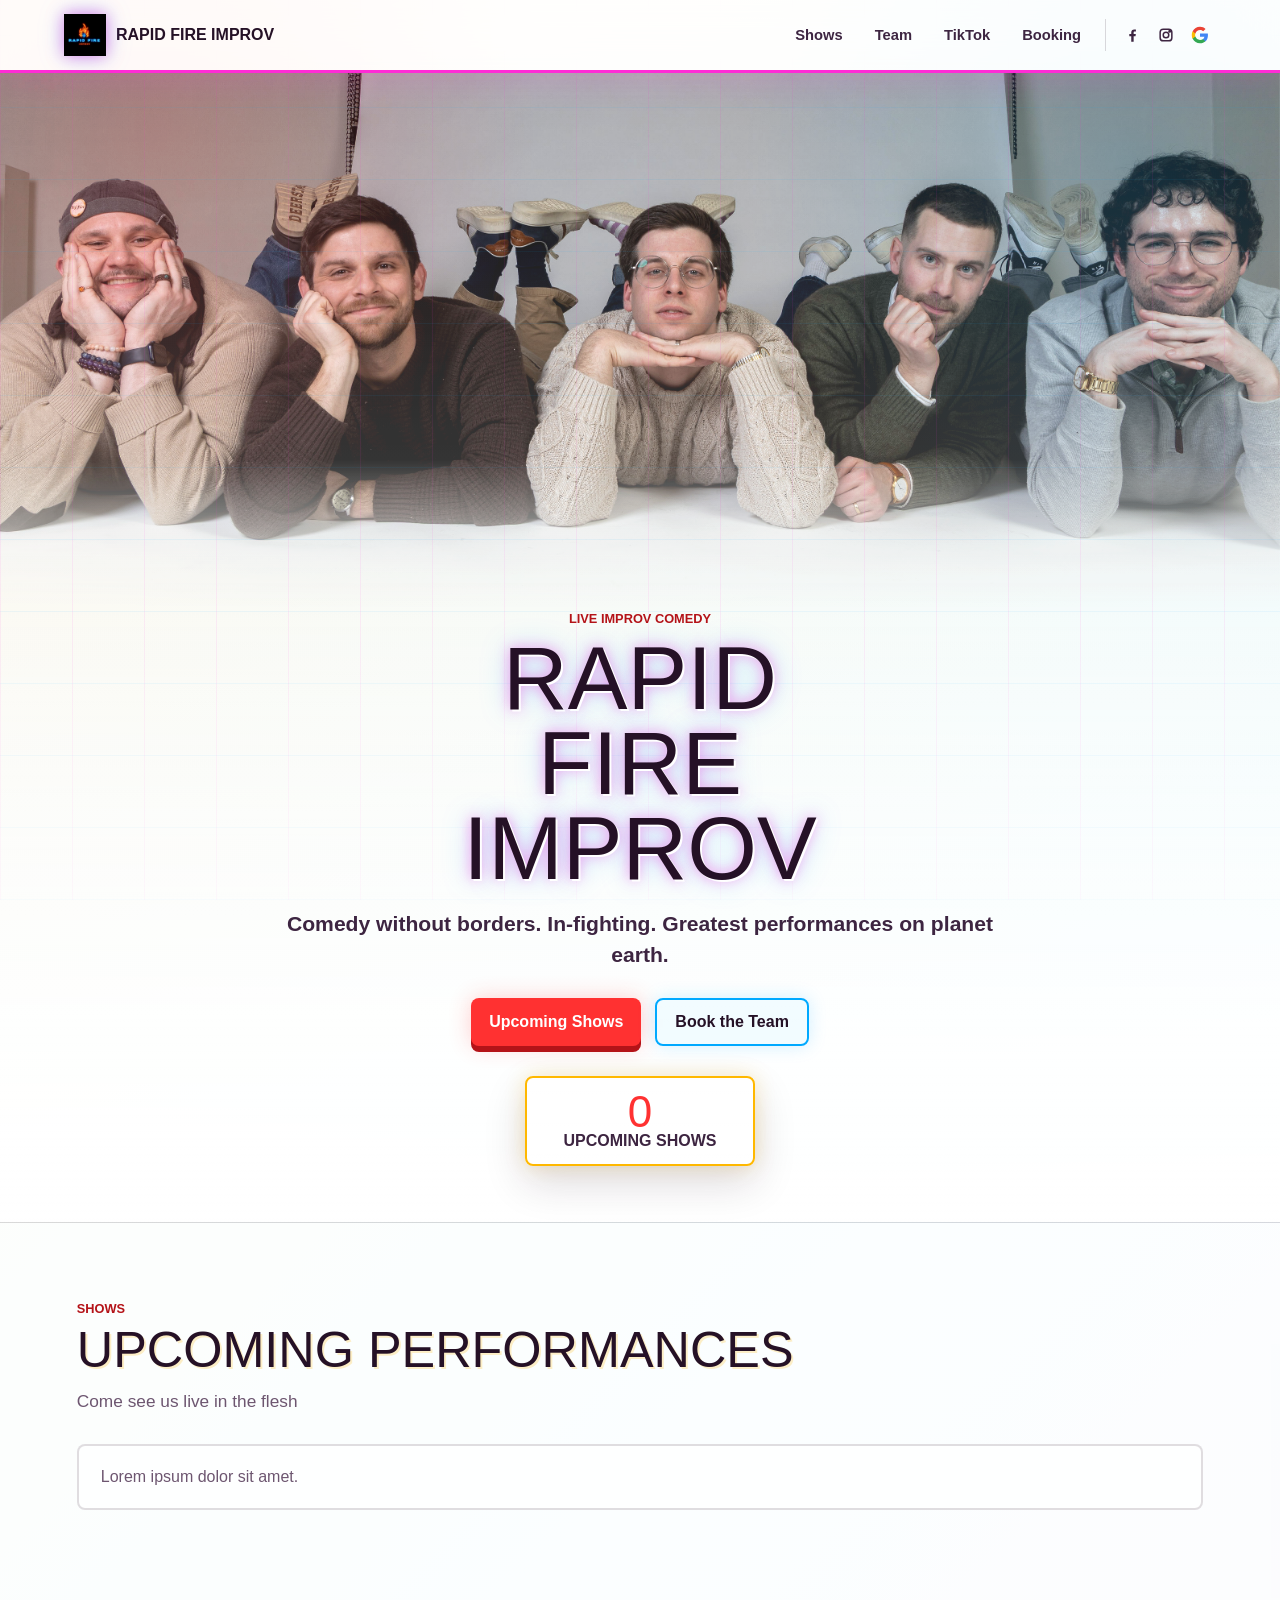
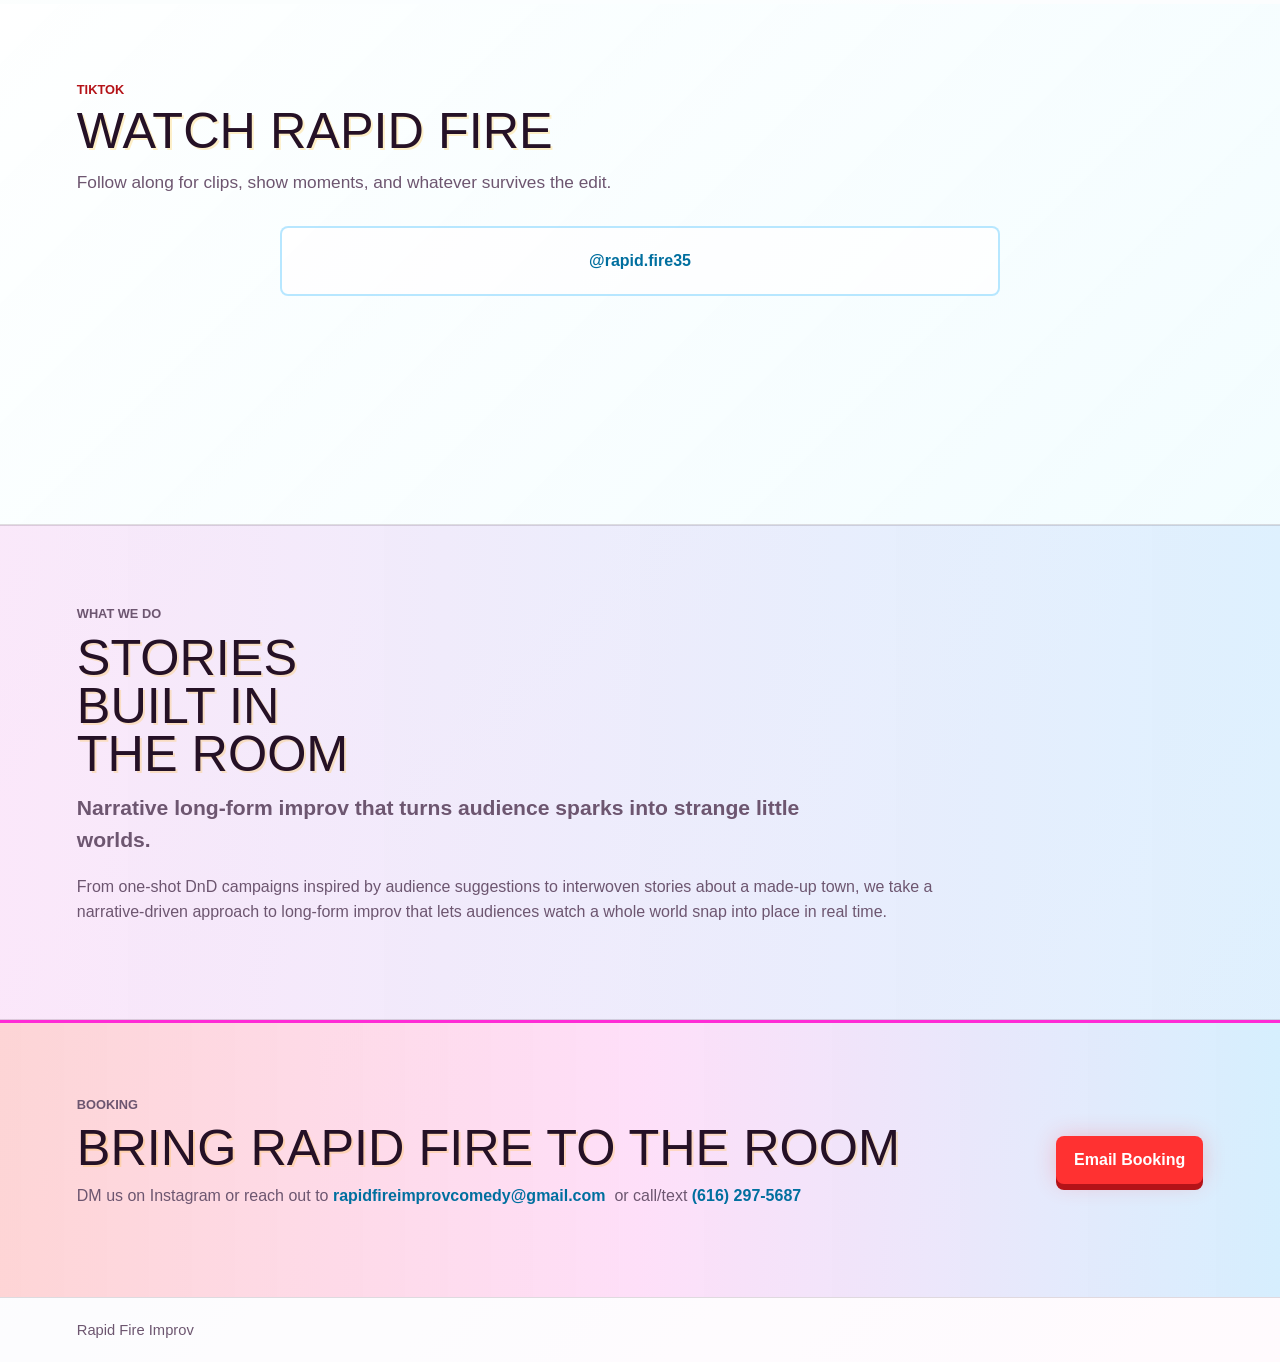
==== docs/index.html @ f33495e2 "Move TikTok section below shows" ====
<!doctype html>
<html lang="en">
  <head>
    <meta charset="utf-8">
    <meta name="viewport" content="width=device-width, initial-scale=1">
    <title data-content="meta.title">Rapid Fire Improv</title>
    <meta
      name="description"
      data-content-attr="content:meta.description"
      content="Rapid Fire Improv brings comedy without borders, in-fighting, and the greatest comedy on planet earth."
    >
    <meta property="og:title" data-content-attr="content:meta.og_title" content="Rapid Fire Improv">
    <meta
      property="og:description"
      data-content-attr="content:meta.og_description"
      content="Upcoming shows, booking, and team updates for Rapid Fire Improv."
    >
    <meta property="og:type" content="website">
    <link rel="stylesheet" href="styles.css">
    <script defer src="config.js"></script>
    <script defer src="site.js"></script>
  </head>
  <body class="home-page">
    <a class="skip-link" href="#shows">Skip to shows</a>

    <header class="site-header">
      <a class="brand" href="#top" aria-label="Rapid Fire Improv home">
        <img
          data-logo
          src="assets/rapid-fire-logo-neon.png"
          data-content-attr="alt:site.logo_alt"
          alt=""
        >
        <span data-team-name>Rapid Fire Improv</span>
      </a>
      <div class="header-actions">
        <nav class="site-nav" aria-label="Main navigation">
          <a href="#shows" data-content="nav.shows">Shows</a>
          <a href="#team" data-content="nav.team">Team</a>
          <a href="#tiktok" data-nav-tiktok data-content="nav.tiktok" hidden>TikTok</a>
          <a href="#booking" data-content="nav.booking">Booking</a>
        </nav>
        <div class="social-links" aria-label="Social links">
          <a
            class="social-link"
            data-social-link="facebook"
            href="#"
            target="_blank"
            rel="noopener"
            aria-label="Facebook"
            title="Facebook"
            data-content-attr="href:social.facebook_url;aria-label:social.facebook_label;title:social.facebook_label"
          >
            <svg aria-hidden="true" viewBox="0 0 24 24">
              <path d="M14.2 21v-7.4h2.5l.4-2.9h-2.9V8.8c0-.8.2-1.4 1.4-1.4h1.6V4.8c-.3 0-1.2-.1-2.3-.1-2.3 0-3.9 1.4-3.9 4v2H8.4v2.9H11V21h3.2Z"/>
            </svg>
          </a>
          <a
            class="social-link"
            data-social-link="instagram"
            href="#"
            target="_blank"
            rel="noopener"
            aria-label="Instagram"
            title="Instagram"
            data-content-attr="href:social.instagram_url;aria-label:social.instagram_label;title:social.instagram_label"
          >
            <svg aria-hidden="true" viewBox="0 0 24 24">
              <rect x="4.2" y="4.2" width="15.6" height="15.6" rx="4.2"/>
              <circle cx="12" cy="12" r="3.7"/>
              <circle cx="16.9" cy="7.1" r="1"/>
            </svg>
          </a>
          <a
            class="social-link"
            data-social-link="google-reviews"
            href="#"
            target="_blank"
            rel="noopener"
            aria-label="Google reviews"
            title="Google reviews"
            data-content-attr="href:social.google_reviews_url;aria-label:social.google_reviews_label;title:social.google_reviews_label"
          >
            <svg aria-hidden="true" viewBox="0 0 24 24">
              <path fill="#4285f4" d="M22.6 12.2c0-.8-.1-1.5-.2-2.2H12v4.3h5.9c-.3 1.4-1 2.5-2.2 3.3v2.8h3.6c2.1-2 3.3-4.8 3.3-8.2Z"/>
              <path fill="#34a853" d="M12 23c3 0 5.5-1 7.3-2.7l-3.6-2.8c-1 .7-2.2 1.1-3.7 1.1-2.9 0-5.3-1.9-6.2-4.5H2.2V17c1.8 3.6 5.5 6 9.8 6Z"/>
              <path fill="#fbbc05" d="M5.8 14.1c-.2-.7-.3-1.4-.3-2.1s.1-1.4.3-2.1V7.1H2.2C1.4 8.6 1 10.2 1 12s.4 3.4 1.2 4.9l3.6-2.8Z"/>
              <path fill="#ea4335" d="M12 5.4c1.6 0 3.1.6 4.2 1.6l3.2-3.1C17.5 2.1 15 1 12 1 7.7 1 4 3.5 2.2 7.1l3.6 2.8C6.7 7.3 9.1 5.4 12 5.4Z"/>
            </svg>
          </a>
        </div>
      </div>
    </header>

    <main id="top">
      <section class="photo-band" aria-label="Rapid Fire Improv team photo">
        <img
          src="assets/rapid-fire-team.jpg"
          data-content-attr="alt:photo.alt"
          alt="Rapid Fire Improv performers lying shoulder to shoulder and smiling at the camera"
        >
      </section>

      <section class="hero" aria-labelledby="hero-title">
        <div class="hero-poster">
          <img
            class="hero-logo"
            data-logo
            src="assets/rapid-fire-logo-neon.png"
            data-content-attr="alt:hero.logo_alt"
            alt="Rapid Fire Improv neon logo"
          >
          <p class="eyebrow" data-content="hero.eyebrow">Live improv comedy</p>
          <h1 id="hero-title" data-team-name>Rapid Fire Improv</h1>
          <p class="lede" data-tagline>
            Comedy without borders. In-fighting. Greatest comedy on planet earth.
          </p>
          <div class="hero-actions">
            <a class="button button-primary" href="#shows" data-content="hero.primary_button">
              Upcoming Shows
            </a>
            <a class="button button-secondary" href="#booking" data-content="hero.secondary_button">
              Book the Team
            </a>
          </div>
          <div class="count-lockup">
            <strong id="show-count-number">0</strong>
            <span id="show-count-label">upcoming shows</span>
          </div>
        </div>
      </section>

      <section id="shows" class="section section-shows" aria-labelledby="shows-title">
        <div class="section-head">
          <p class="eyebrow" data-content="shows.eyebrow">Lorem ipsum</p>
          <h2 id="shows-title" data-content="shows.title">Dolor Sit Amet</h2>
          <p data-content="shows.body">Lorem ipsum dolor sit amet, consectetur adipiscing elit.</p>
        </div>
        <div id="shows-grid" class="shows-grid" aria-live="polite">
          <p class="loading" data-content="shows.loading">Lorem ipsum</p>
        </div>
      </section>

      <section id="tiktok" class="section section-tiktok" aria-labelledby="tiktok-title" hidden>
        <div class="section-head">
          <p class="eyebrow" data-content="tiktok.eyebrow">TikTok</p>
          <h2 id="tiktok-title" data-content="tiktok.title">Watch Rapid Fire</h2>
          <p data-content="tiktok.body">Follow along for clips, show moments, and whatever survives the edit.</p>
        </div>
        <div id="tiktok-profile-embed" class="tiktok-profile-embed" aria-live="polite"></div>
      </section>

      <section id="team" class="section section-team" aria-labelledby="team-title">
        <div class="ensemble-story">
          <p class="eyebrow" data-content="team.eyebrow">The ensemble</p>
          <h2 id="team-title" data-content="team.title">Stories Built in the Room</h2>
          <p class="section-subhead" data-content="team.subhead">
            Narrative long-form improv that turns audience sparks into strange little worlds.
          </p>
          <p data-content="team.body">
            From one-shot DnD campaigns inspired by audience suggestions to interwoven stories
            about a made-up town, we take a narrative-driven approach to long-form improv that
            lets audiences watch a whole world snap into place in real time.
          </p>
        </div>
      </section>

      <section id="booking" class="booking" aria-labelledby="booking-title">
        <div>
          <p class="eyebrow" data-content="booking.eyebrow">Booking</p>
          <h2 id="booking-title" data-content="booking.title">Bring Rapid Fire to the Room</h2>
          <p>
            <span data-content="booking.body">DM us on Instagram or reach out to</span>
            <a id="booking-inline-email" class="booking-contact-link" href="mailto:rapidfireimprovcomedy@gmail.com">
              rapidfireimprovcomedy@gmail.com
            </a>
            <span
              id="booking-phone-separator"
              class="booking-contact-separator"
              data-content="booking.phone_intro"
            >
              or call/text
            </span>
            <a id="booking-phone" class="booking-contact-link" href="tel:+16162975687">
              (616) 297-5687
            </a>
          </p>
        </div>
        <a
          id="booking-email"
          class="button button-primary"
          href="mailto:rapidfireimprovcomedy@gmail.com"
          data-content="booking.button_label"
        >
          Email Booking
        </a>
      </section>
    </main>

    <footer class="site-footer">
      <span data-content="site.footer_text">Lorem ipsum</span>
    </footer>
  </body>
</html>
---- docs/styles.css ----
:root {
  color-scheme: light;
  --paper: #fff8ec;
  --paper-2: #effcff;
  --paper-3: #fff0fb;
  --ink: #251126;
  --ink-2: #3d2541;
  --muted: #6d5670;
  --red: #ff3131;
  --red-dark: #b41318;
  --pink: #ff2bd6;
  --cyan: #00a9ff;
  --cyan-dark: #006f9f;
  --gold: #ffb800;
  --green: #14d978;
  --line: rgba(37, 17, 38, 0.14);
  --shadow: rgba(37, 17, 38, 0.16);
  --banner-opacity: 1;
  --hero-top-wash: 0;
  --hero-mid-wash: 0.08;
  --hero-bottom-wash: 0.86;
}

* {
  box-sizing: border-box;
}

[hidden] {
  display: none !important;
}

html {
  scroll-behavior: smooth;
}

body {
  position: relative;
  min-height: 100vh;
  margin: 0;
  font-family: "Trebuchet MS", Arial, sans-serif;
  background:
    linear-gradient(135deg, rgba(255, 248, 236, 0.94), rgba(239, 252, 255, 0.9) 48%, rgba(255, 240, 251, 0.94)),
    var(--paper);
  color: var(--ink);
  isolation: isolate;
}

body.home-page::before {
  content: "";
  position: fixed;
  top: 72px;
  right: 0;
  left: 0;
  height: clamp(330px, 42vw, 560px);
  z-index: 0;
  background: url("assets/rapid-fire-team.jpg") center 38% / cover no-repeat;
  opacity: var(--banner-opacity);
  filter: saturate(1.12) contrast(1.03);
  pointer-events: none;
  transform: translateZ(0);
  -webkit-mask-image: linear-gradient(180deg, black 0 72%, transparent 100%);
  mask-image: linear-gradient(180deg, black 0 72%, transparent 100%);
}

body::after {
  content: "";
  position: fixed;
  inset: 0;
  z-index: 0;
  background:
    repeating-linear-gradient(90deg, rgba(255, 43, 214, 0.08) 0 1px, transparent 1px 72px),
    repeating-linear-gradient(0deg, rgba(0, 169, 255, 0.065) 0 1px, transparent 1px 72px),
    radial-gradient(circle at 12% 14%, rgba(255, 49, 49, 0.18), transparent 24rem),
    radial-gradient(circle at 88% 18%, rgba(0, 169, 255, 0.16), transparent 24rem),
    linear-gradient(180deg, rgba(255, 255, 255, 0.04), rgba(255, 255, 255, 0.28));
  pointer-events: none;
}

.site-header,
main,
.site-footer {
  position: relative;
  z-index: 1;
}

a {
  color: inherit;
}

.skip-link {
  position: absolute;
  left: 16px;
  top: 12px;
  z-index: 20;
  transform: translateY(-160%);
  background: var(--gold);
  color: var(--ink);
  padding: 10px 14px;
  border-radius: 6px;
  font-weight: 900;
}

.skip-link:focus {
  transform: translateY(0);
}

.site-header {
  position: sticky;
  top: 0;
  z-index: 10;
  display: flex;
  align-items: center;
  justify-content: space-between;
  gap: 20px;
  padding: 14px clamp(18px, 5%, 72px);
  border-bottom: 3px solid var(--pink);
  background: rgba(255, 255, 255, 0.84);
  box-shadow: 0 10px 32px rgba(255, 43, 214, 0.12);
  backdrop-filter: blur(18px);
}

.brand {
  display: inline-flex;
  align-items: center;
  gap: 10px;
  min-width: 0;
  color: var(--ink);
  text-decoration: none;
  font-weight: 900;
  text-transform: uppercase;
}

.brand img {
  width: 42px;
  height: 42px;
  object-fit: contain;
  filter:
    drop-shadow(0 0 8px rgba(255, 43, 214, 0.55))
    drop-shadow(0 0 10px rgba(0, 169, 255, 0.28));
}

.brand span {
  overflow: hidden;
  text-overflow: ellipsis;
  white-space: nowrap;
}

.header-actions {
  display: flex;
  align-items: center;
  justify-content: flex-end;
  gap: 10px;
  margin-left: auto;
  min-width: 0;
}

.site-nav {
  display: flex;
  align-items: center;
  justify-content: flex-end;
  gap: 8px;
  flex-wrap: wrap;
}

.site-nav a {
  border: 2px solid transparent;
  border-radius: 6px;
  padding: 8px 10px;
  color: var(--ink-2);
  text-decoration: none;
  font-size: 0.92rem;
  font-weight: 900;
}

.site-nav a:hover,
.site-nav a:focus-visible,
.site-nav a[aria-current="page"] {
  border-color: var(--cyan);
  background: rgba(0, 169, 255, 0.1);
  color: var(--ink);
  outline: none;
}

.social-links {
  display: flex;
  align-items: center;
  gap: 2px;
  margin-left: 2px;
  border-left: 1px solid rgba(37, 17, 38, 0.16);
  padding-left: 10px;
}

.social-link {
  width: 32px;
  height: 32px;
  display: grid;
  place-items: center;
  border: 0;
  border-radius: 6px;
  background: transparent;
  color: var(--ink-2);
  text-decoration: none;
  transition: transform 140ms ease, color 140ms ease, background 140ms ease;
}

.social-link svg {
  width: 18px;
  height: 18px;
  fill: currentColor;
  stroke: currentColor;
  stroke-width: 0;
}

.social-link[data-social-link="instagram"] svg {
  fill: none;
  stroke-width: 2;
}

.social-link[data-social-link="google-reviews"] svg,
.social-link[data-social-link="google-reviews"] svg path {
  stroke: none;
}

.social-link:hover,
.social-link:focus-visible {
  background: rgba(255, 43, 214, 0.1);
  color: var(--pink);
  outline: none;
  transform: translateY(-1px);
}

.social-link.is-disabled {
  display: none;
  pointer-events: none;
}

.hero {
  min-height: 106svh;
  display: grid;
  place-items: start center;
  padding: clamp(360px, 42vw, 560px) clamp(20px, 6%, 86px) 56px;
  border-bottom: 1px solid var(--line);
  background:
    linear-gradient(
      180deg,
      rgba(255, 255, 255, var(--hero-top-wash)),
      rgba(255, 255, 255, var(--hero-mid-wash)) 48%,
      rgba(255, 255, 255, var(--hero-bottom-wash)) 82%,
      rgba(255, 255, 255, 0.96)
    );
  text-align: center;
}

.hero-poster {
  width: min(100%, 880px);
  display: grid;
  justify-items: center;
}

.eyebrow {
  margin: 0 0 10px;
  color: var(--red-dark);
  font-size: 0.8rem;
  font-weight: 900;
  text-transform: uppercase;
}

h1,
h2,
h3,
p {
  margin-top: 0;
}

h1,
h2 {
  font-family: Impact, Haettenschweiler, "Arial Black", sans-serif;
  font-weight: 400;
  line-height: 0.95;
  text-transform: uppercase;
}

h1 {
  max-width: 10ch;
  margin-right: auto;
  margin-bottom: 18px;
  margin-left: auto;
  color: var(--ink);
  font-size: 5.6rem;
  text-shadow:
    2px 2px 0 #fff,
    0 0 14px rgba(255, 43, 214, 0.52),
    0 0 28px rgba(0, 169, 255, 0.34);
}

h2 {
  margin-bottom: 14px;
  color: var(--ink);
  font-size: 3.15rem;
  text-shadow: 2px 2px 0 rgba(255, 184, 0, 0.22);
}

h3 {
  margin-bottom: 8px;
  color: var(--ink);
  font-size: 1.22rem;
}

.lede {
  max-width: 46rem;
  margin-right: auto;
  margin-bottom: 28px;
  margin-left: auto;
  color: var(--ink-2);
  font-size: 1.32rem;
  font-weight: 900;
  line-height: 1.45;
}

.hero-actions {
  display: flex;
  align-items: center;
  justify-content: center;
  gap: 14px;
  flex-wrap: wrap;
}

.button {
  display: inline-flex;
  align-items: center;
  justify-content: center;
  min-height: 48px;
  border-radius: 8px;
  padding: 13px 18px;
  font-weight: 900;
  text-decoration: none;
  transition: transform 140ms ease, box-shadow 140ms ease, border-color 140ms ease;
}

.button:hover,
.button:focus-visible {
  transform: translateY(-2px);
  outline: none;
}

.button-primary {
  background: var(--red);
  color: #fff;
  box-shadow: 0 6px 0 var(--red-dark), 0 0 22px rgba(255, 49, 49, 0.24);
}

.button-primary:hover,
.button-primary:focus-visible {
  box-shadow: 0 8px 0 var(--red-dark), 0 0 30px rgba(255, 43, 214, 0.36);
}

.button-secondary {
  border: 2px solid var(--cyan);
  background: rgba(239, 252, 255, 0.82);
  color: var(--ink);
  box-shadow: 0 0 18px rgba(0, 169, 255, 0.18);
}

.button.is-disabled {
  pointer-events: none;
  opacity: 0.48;
}

.hero-logo {
  display: none;
}

.count-lockup {
  width: min(100%, 230px);
  margin-top: 30px;
  border: 2px solid var(--gold);
  border-radius: 8px;
  padding: 14px 16px;
  background: rgba(255, 255, 255, 0.72);
  text-align: center;
  box-shadow: 0 16px 42px var(--shadow), 0 0 20px rgba(255, 184, 0, 0.22);
}

.count-lockup strong {
  display: block;
  color: var(--red);
  font-family: Impact, Haettenschweiler, "Arial Black", sans-serif;
  font-size: 2.75rem;
  font-weight: 400;
  line-height: 0.9;
}

.count-lockup span {
  color: var(--ink-2);
  font-weight: 900;
  text-transform: uppercase;
}

.photo-band {
  display: none;
}

.section {
  padding: 78px clamp(20px, 6%, 86px);
}

.section-shows {
  background: rgba(255, 255, 255, 0.68);
}

.section-head {
  max-width: 720px;
  margin-bottom: 30px;
}

.section-head p:not(.eyebrow) {
  color: var(--muted);
  font-size: 1.08rem;
  line-height: 1.55;
}

.shows-grid {
  display: grid;
  grid-template-columns: repeat(3, minmax(0, 1fr));
  gap: 18px;
}

.shows-grid.compact {
  grid-template-columns: repeat(2, minmax(0, 1fr));
}

.show-card {
  min-height: 280px;
  display: grid;
  grid-template-columns: 94px minmax(0, 1fr);
  gap: 18px;
  border: 2px solid rgba(255, 43, 214, 0.48);
  border-radius: 8px;
  padding: 18px;
  background:
    linear-gradient(155deg, rgba(255, 49, 49, 0.12), transparent 48%),
    rgba(255, 255, 255, 0.84);
  box-shadow: 0 18px 46px var(--shadow), 6px 6px 0 rgba(0, 169, 255, 0.14);
}

.show-card.featured {
  border-color: var(--gold);
  background:
    linear-gradient(155deg, rgba(255, 184, 0, 0.18), transparent 42%),
    linear-gradient(25deg, rgba(255, 43, 214, 0.14), transparent 62%),
    rgba(255, 255, 255, 0.88);
}

.date-block {
  height: 94px;
  display: grid;
  place-items: center;
  align-content: center;
  border: 2px solid var(--pink);
  border-radius: 8px;
  background: var(--ink);
  text-align: center;
  box-shadow:
    inset 0 0 20px rgba(255, 43, 214, 0.18),
    0 0 22px rgba(255, 43, 214, 0.26);
}

.date-block span {
  color: var(--cyan);
  font-size: 0.82rem;
  font-weight: 900;
  text-transform: uppercase;
}

.date-block strong {
  color: #fff8ec;
  font-family: Impact, Haettenschweiler, "Arial Black", sans-serif;
  font-size: 1.55rem;
  font-weight: 400;
  line-height: 1;
}

.show-body {
  min-width: 0;
}

.show-meta {
  margin-bottom: 8px;
  color: var(--red-dark);
  font-size: 0.82rem;
  font-weight: 900;
  text-transform: uppercase;
}

.venue,
.description,
.ensemble-story p,
.booking p,
.admin-hero p {
  color: var(--muted);
  line-height: 1.55;
}

.booking-contact-link {
  color: var(--cyan-dark);
  font-weight: 900;
  text-decoration: none;
  overflow-wrap: anywhere;
}

.booking-contact-link:hover,
.booking-contact-link:focus-visible {
  color: var(--red-dark);
  outline: none;
}

.booking-contact-separator {
  margin-left: 0.28rem;
}

.show-link {
  display: inline-flex;
  margin-top: 8px;
  color: var(--cyan-dark);
  font-weight: 900;
  text-decoration: none;
}

.show-link:hover,
.show-link:focus-visible {
  color: var(--red-dark);
  outline: none;
}

.section-team {
  background:
    linear-gradient(90deg, rgba(255, 43, 214, 0.1), rgba(0, 169, 255, 0.12)),
    rgba(255, 255, 255, 0.58);
  border-block: 1px solid var(--line);
}

.section-tiktok {
  background:
    linear-gradient(135deg, rgba(255, 255, 255, 0.72), rgba(239, 252, 255, 0.78)),
    rgba(255, 255, 255, 0.72);
  border-bottom: 1px solid var(--line);
}

.tiktok-profile-embed {
  display: grid;
  justify-items: center;
  min-height: 220px;
}

.tiktok-profile-embed .tiktok-embed {
  width: min(100%, 720px);
  margin: 0;
}

.tiktok-profile-embed .tiktok-embed section {
  border: 2px solid rgba(0, 169, 255, 0.28);
  border-radius: 8px;
  padding: 24px;
  background: rgba(255, 255, 255, 0.8);
  text-align: center;
}

.tiktok-profile-embed a {
  color: var(--cyan-dark);
  font-weight: 900;
  text-decoration: none;
}

.tiktok-profile-embed a:hover,
.tiktok-profile-embed a:focus-visible {
  color: var(--red-dark);
  outline: none;
}

.ensemble-story {
  max-width: 860px;
}

.ensemble-story h2 {
  max-width: 10ch;
}

.section-subhead {
  max-width: 760px;
  margin-bottom: 18px;
  color: var(--ink-2);
  font-size: 1.32rem;
  font-weight: 900;
  line-height: 1.38;
}

.booking,
.admin-hero {
  display: grid;
  grid-template-columns: minmax(0, 1fr) auto;
  align-items: center;
  gap: 26px;
  padding: 72px clamp(20px, 6%, 86px);
  border-top: 3px solid var(--pink);
  background:
    linear-gradient(90deg, rgba(255, 49, 49, 0.2), rgba(255, 43, 214, 0.14), rgba(0, 169, 255, 0.16)),
    rgba(255, 255, 255, 0.76);
}

.booking h2,
.admin-hero h1 {
  margin-bottom: 12px;
}

.admin-hero {
  min-height: 52svh;
}

.admin-page .section {
  padding-top: 62px;
  background: rgba(255, 255, 255, 0.7);
}

.admin-editor .section-head {
  max-width: 860px;
}

#admin-edit-status,
#admin-copy-status {
  display: inline-flex;
  min-height: 32px;
  align-items: center;
  border: 2px solid rgba(0, 169, 255, 0.34);
  border-radius: 999px;
  padding: 5px 12px;
  background: rgba(239, 252, 255, 0.78);
  color: var(--cyan-dark);
  font-size: 0.86rem;
  font-weight: 900;
  text-transform: uppercase;
}

.admin-workspace {
  display: grid;
  grid-template-columns: minmax(230px, 320px) minmax(0, 1fr);
  gap: 18px;
  align-items: start;
}

.admin-panel,
.admin-form,
.publish-panel {
  border: 2px solid rgba(255, 43, 214, 0.36);
  border-radius: 8px;
  background: rgba(255, 255, 255, 0.82);
  box-shadow: 0 18px 46px var(--shadow);
}

.admin-panel {
  padding: 18px;
}

.admin-panel-head {
  display: flex;
  align-items: center;
  justify-content: space-between;
  gap: 12px;
  margin-bottom: 16px;
}

.admin-panel-head h3 {
  margin-bottom: 0;
  font-size: 1rem;
  text-transform: uppercase;
}

.admin-show-list {
  display: grid;
  gap: 10px;
  max-height: 520px;
  overflow: auto;
}

.admin-show-item {
  display: grid;
  width: 100%;
  gap: 6px;
  border: 2px solid var(--line);
  border-radius: 8px;
  padding: 12px;
  background: rgba(255, 255, 255, 0.78);
  color: var(--ink);
  cursor: pointer;
  font: inherit;
  text-align: left;
}

.admin-show-item strong,
.admin-show-item span {
  overflow-wrap: anywhere;
}

.admin-show-item span {
  color: var(--muted);
  font-size: 0.82rem;
  font-weight: 900;
  text-transform: uppercase;
}

.admin-show-item:hover,
.admin-show-item:focus-visible,
.admin-show-item.is-active {
  border-color: var(--cyan);
  background: rgba(239, 252, 255, 0.9);
  outline: none;
  box-shadow: 0 0 20px rgba(0, 169, 255, 0.18);
}

.admin-show-item.is-active {
  border-color: var(--pink);
}

.admin-form {
  display: grid;
  gap: 16px;
  padding: 22px;
}

.field-grid {
  display: grid;
  grid-template-columns: repeat(2, minmax(0, 1fr));
  gap: 14px;
}

.admin-form label,
.publish-panel label {
  display: grid;
  min-width: 0;
  gap: 7px;
  color: var(--ink-2);
  font-size: 0.92rem;
  font-weight: 900;
}

.admin-form input,
.admin-form textarea,
.publish-panel input {
  width: 100%;
  min-height: 46px;
  border: 2px solid var(--line);
  border-radius: 6px;
  padding: 10px 12px;
  background: rgba(255, 255, 255, 0.92);
  color: var(--ink);
  font: inherit;
}

.admin-form textarea {
  min-height: 132px;
  resize: vertical;
}

.copy-menu {
  position: sticky;
  top: 88px;
  z-index: 3;
  display: flex;
  align-items: center;
  flex-wrap: wrap;
  gap: 8px;
  border: 2px solid rgba(0, 169, 255, 0.28);
  border-radius: 8px;
  padding: 12px;
  background: rgba(255, 255, 255, 0.88);
  box-shadow: 0 12px 28px rgba(37, 17, 38, 0.12);
  backdrop-filter: blur(14px);
}

.copy-menu-link {
  border: 2px solid transparent;
  border-radius: 6px;
  padding: 8px 10px;
  background: rgba(239, 252, 255, 0.78);
  color: var(--ink-2);
  font-size: 0.88rem;
  font-weight: 900;
  text-decoration: none;
  white-space: nowrap;
}

.copy-menu-link:hover,
.copy-menu-link:focus-visible {
  border-color: var(--pink);
  background: rgba(255, 240, 251, 0.9);
  color: var(--ink);
  outline: none;
}

.copy-fields {
  display: grid;
  gap: 24px;
}

.copy-group {
  display: grid;
  gap: 14px;
  min-width: 0;
  border: 0;
  border-left: 4px solid var(--cyan);
  margin: 0;
  padding: 0 0 0 18px;
  scroll-margin-top: 164px;
}

.copy-group:focus {
  outline: none;
}

.copy-group:target {
  border-left-color: var(--pink);
}

.copy-group legend {
  margin-bottom: 2px;
  color: var(--red-dark);
  font-size: 0.92rem;
  font-weight: 900;
  text-transform: uppercase;
}

.copy-field-key {
  color: var(--muted);
  font-size: 0.78rem;
  font-weight: 700;
}

.admin-form input:focus,
.admin-form textarea:focus,
.publish-panel input:focus {
  border-color: var(--cyan);
  outline: none;
  box-shadow: 0 0 0 3px rgba(0, 169, 255, 0.16);
}

.check-field {
  display: inline-grid;
  grid-template-columns: auto minmax(0, 1fr);
  align-items: center;
  justify-content: start;
}

.check-field input {
  width: 18px;
  min-height: 18px;
  height: 18px;
}

.admin-actions,
.publish-panel {
  display: flex;
  align-items: end;
  flex-wrap: wrap;
  gap: 12px;
}

.publish-panel {
  margin-top: 18px;
  padding: 18px 22px;
  border-color: rgba(0, 169, 255, 0.36);
}

.publish-panel label:first-child {
  flex: 1 1 260px;
}

.loading,
.empty-state {
  grid-column: 1 / -1;
  border: 2px solid var(--line);
  border-radius: 8px;
  padding: 22px;
  background: rgba(255, 255, 255, 0.72);
  color: var(--muted);
}

.site-footer {
  display: flex;
  align-items: center;
  justify-content: space-between;
  gap: 16px;
  padding: 24px clamp(20px, 6%, 86px);
  border-top: 1px solid var(--line);
  background: rgba(255, 255, 255, 0.64);
  color: var(--muted);
  font-size: 0.92rem;
}

.site-footer a {
  color: var(--red-dark);
  font-weight: 900;
  text-decoration: none;
}

@media (max-width: 980px) {
  .booking,
  .admin-hero {
    grid-template-columns: 1fr;
  }

  .admin-workspace {
    grid-template-columns: 1fr;
  }

  .hero {
    padding-top: clamp(320px, 48vw, 430px);
  }

  h1 {
    font-size: 4.35rem;
  }

  h2 {
    font-size: 2.55rem;
  }

  .shows-grid,
  .shows-grid.compact {
    grid-template-columns: 1fr;
  }
}

@media (max-width: 680px) {
  body.home-page::before {
    display: none;
  }

  .site-header {
    position: relative;
    align-items: flex-start;
    flex-direction: column;
  }

  .header-actions {
    width: 100%;
    align-items: center;
    justify-content: space-between;
    flex-wrap: wrap;
    gap: 10px;
    margin-left: 0;
  }

  .site-nav {
    flex: 1 1 auto;
    justify-content: flex-start;
  }

  .site-nav a {
    padding: 7px 8px;
  }

  .social-links {
    flex: 0 0 auto;
  }

  .social-link {
    width: 36px;
    height: 36px;
  }

  .hero {
    min-height: auto;
    padding: 34px 20px 28px;
  }

  h1 {
    font-size: 2.85rem;
  }

  h2 {
    font-size: 2.15rem;
  }

  .lede {
    margin-bottom: 22px;
    font-size: 1rem;
    line-height: 1.38;
  }

  .hero-actions {
    gap: 10px;
  }

  .button {
    min-height: 44px;
    padding: 11px 13px;
    font-size: 0.94rem;
  }

  .count-lockup {
    display: none;
  }

  .photo-band {
    position: relative;
    display: block;
    overflow: hidden;
    border-block: 3px solid var(--ink);
    background: rgba(255, 255, 255, 0.92);
  }

  .photo-band::after {
    content: "";
    position: absolute;
    inset: 0;
    background: linear-gradient(180deg, transparent 70%, rgba(255, 255, 255, 0.38));
    pointer-events: none;
  }

  .photo-band img {
    display: block;
    width: 100%;
    height: 178px;
    opacity: var(--banner-opacity);
    object-fit: cover;
    object-position: center 38%;
  }

  .show-card {
    grid-template-columns: 1fr;
  }

  .date-block {
    width: 112px;
  }

  .admin-panel-head,
  .admin-actions,
  .publish-panel {
    align-items: stretch;
    flex-direction: column;
  }

  .field-grid {
    grid-template-columns: 1fr;
  }

  .copy-group {
    padding-left: 14px;
    scroll-margin-top: 20px;
  }

  .copy-menu {
    top: 10px;
    flex-wrap: nowrap;
    overflow-x: auto;
    scrollbar-width: thin;
  }

  .publish-panel label:first-child {
    flex-basis: auto;
  }
}
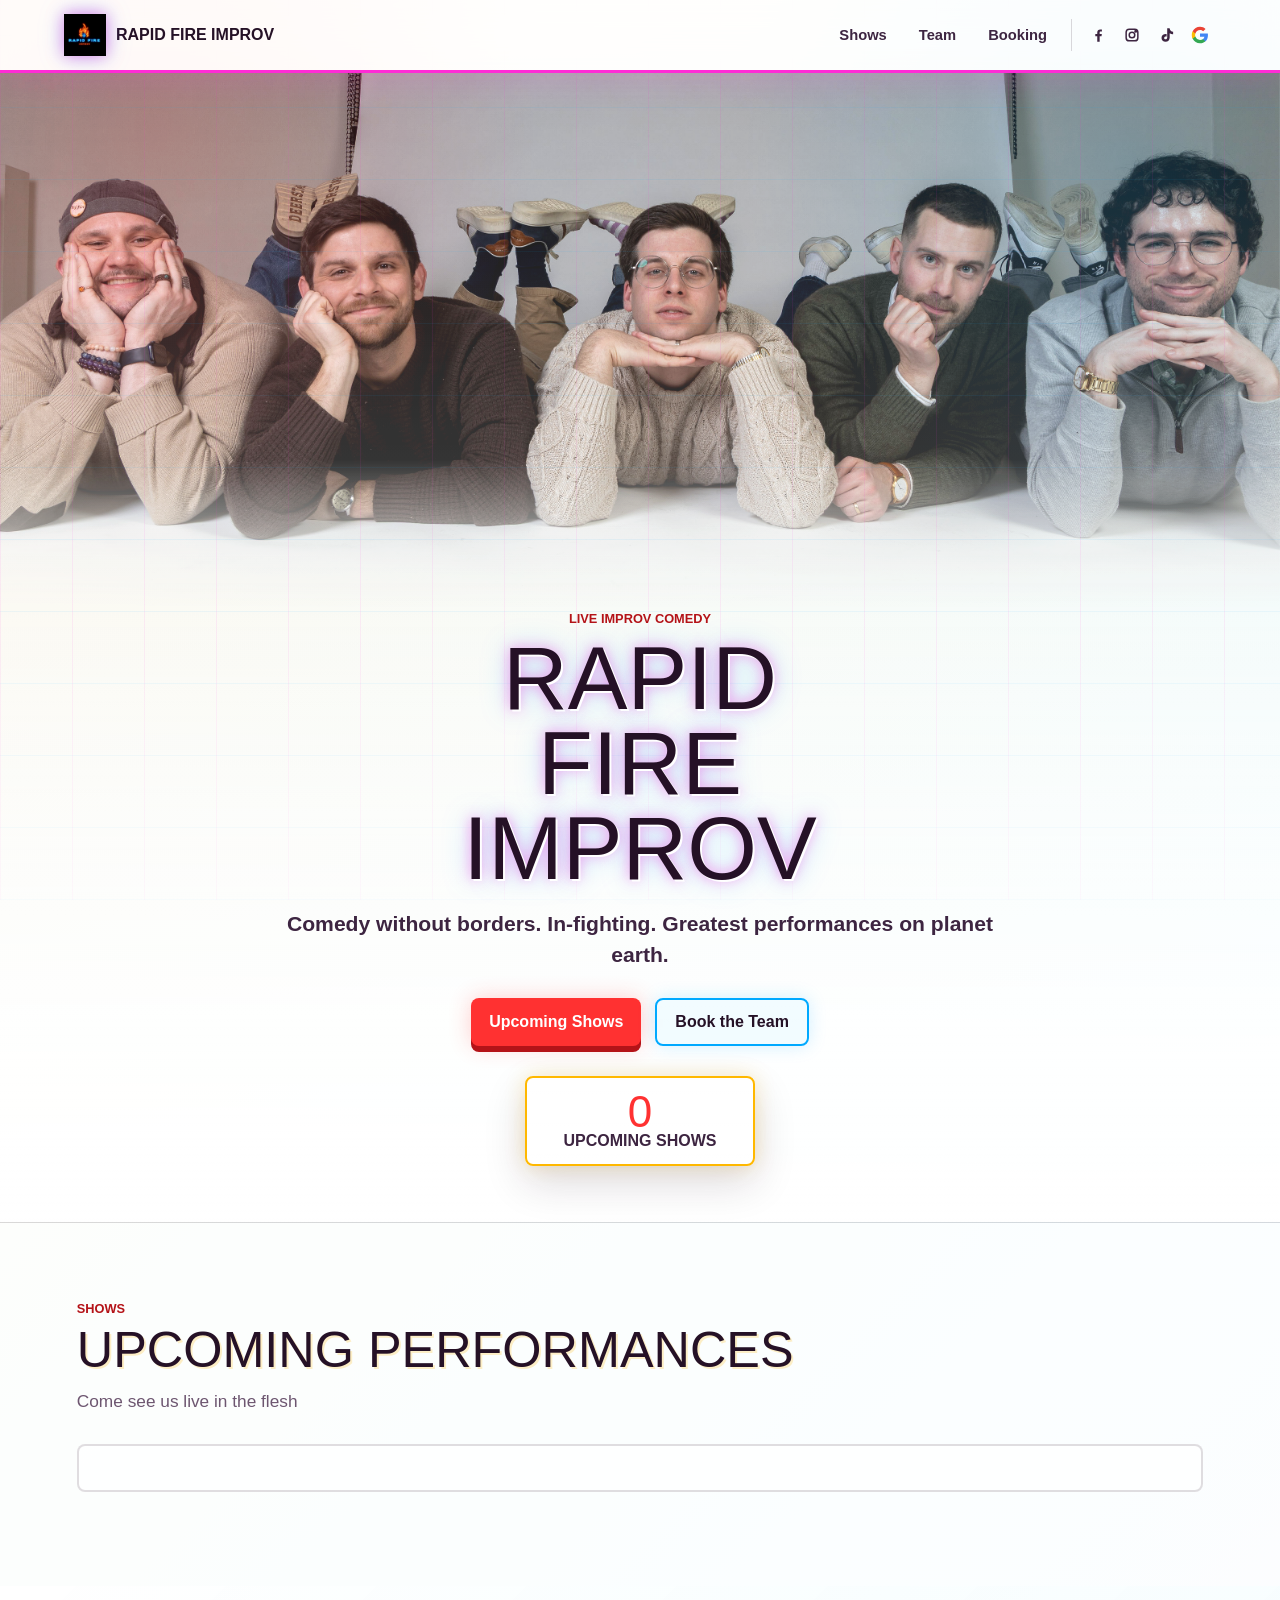
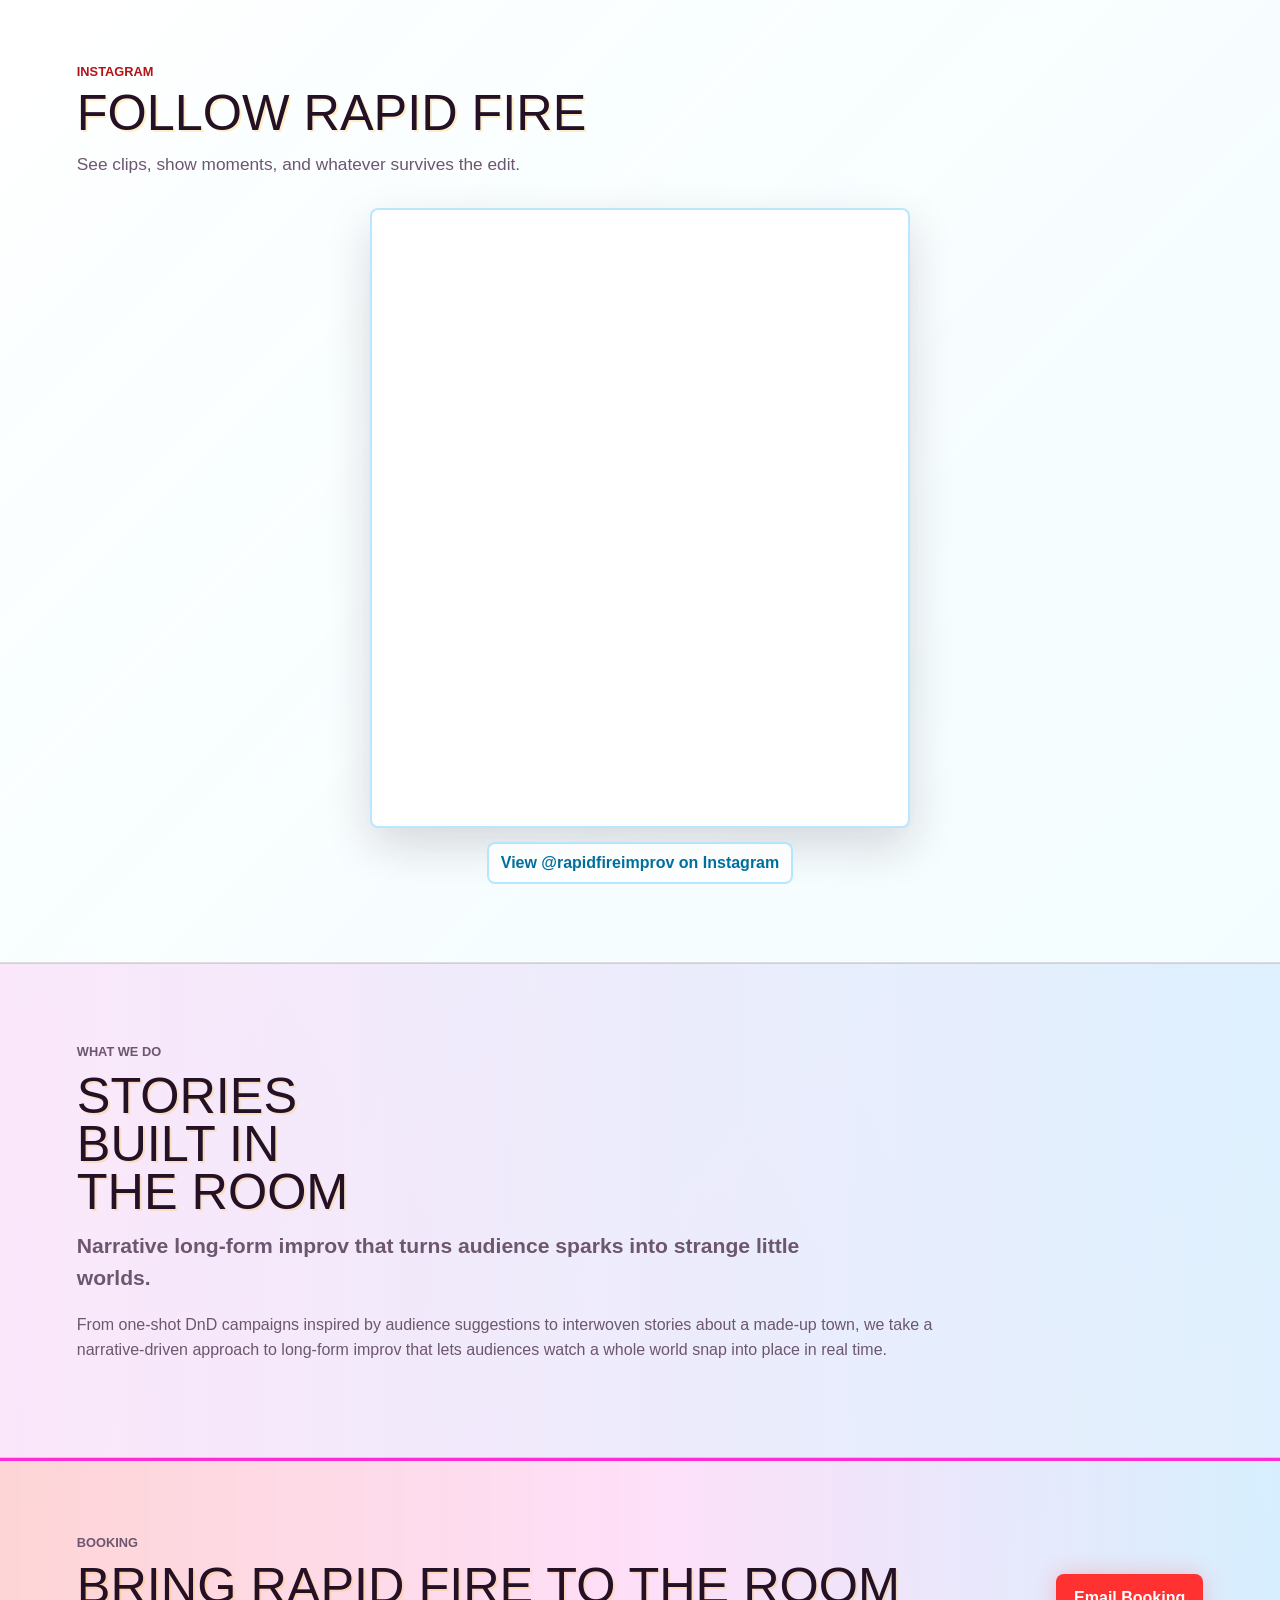
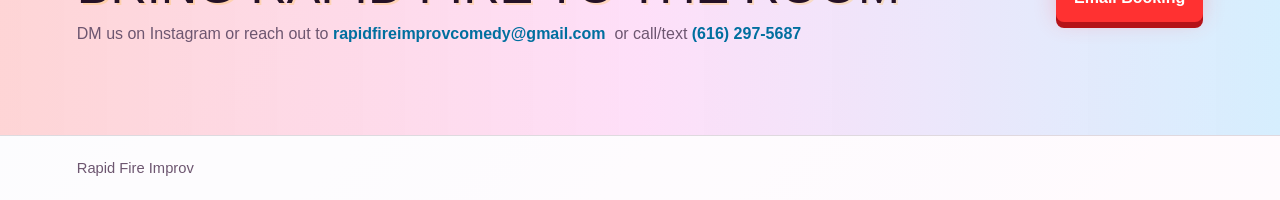
==== commit 1ba0ddd3: "Add TikTok social link and Instagram profile embed" ====
--- a/docs/index.html
+++ b/docs/index.html
@@ -37,7 +37,6 @@
         <nav class="site-nav" aria-label="Main navigation">
           <a href="#shows" data-content="nav.shows">Shows</a>
           <a href="#team" data-content="nav.team">Team</a>
-          <a href="#tiktok" data-nav-tiktok data-content="nav.tiktok" hidden>TikTok</a>
           <a href="#booking" data-content="nav.booking">Booking</a>
         </nav>
         <div class="social-links" aria-label="Social links">
@@ -69,6 +68,20 @@
               <rect x="4.2" y="4.2" width="15.6" height="15.6" rx="4.2"/>
               <circle cx="12" cy="12" r="3.7"/>
               <circle cx="16.9" cy="7.1" r="1"/>
+            </svg>
+          </a>
+          <a
+            class="social-link"
+            data-social-link="tiktok"
+            href="#"
+            target="_blank"
+            rel="noopener"
+            aria-label="TikTok"
+            title="TikTok"
+            data-content-attr="href:social.tiktok_url;aria-label:social.tiktok_label;title:social.tiktok_label"
+          >
+            <svg aria-hidden="true" viewBox="0 0 24 24">
+              <path d="M16.8 3.1c.5 2.7 2.1 4.5 4.7 4.7v3.1c-1.7.1-3.2-.4-4.6-1.3v5.8c0 3.6-2.3 5.7-5.5 5.7-3.1 0-5.4-2.2-5.4-5.1 0-3.1 2.4-5.3 5.8-5.3.4 0 .7 0 1 .1v3.3c-.3-.1-.7-.2-1.1-.2-1.3 0-2.2.8-2.2 2 0 1.1.8 1.9 2 1.9 1.3 0 2.1-.8 2.1-2.4V3.1h3.2Z"/>
             </svg>
           </a>
           <a
@@ -141,13 +154,13 @@
         </div>
       </section>
 
-      <section id="tiktok" class="section section-tiktok" aria-labelledby="tiktok-title" hidden>
+      <section id="instagram" class="section section-instagram" aria-labelledby="instagram-title" hidden>
         <div class="section-head">
-          <p class="eyebrow" data-content="tiktok.eyebrow">TikTok</p>
-          <h2 id="tiktok-title" data-content="tiktok.title">Watch Rapid Fire</h2>
-          <p data-content="tiktok.body">Follow along for clips, show moments, and whatever survives the edit.</p>
-        </div>
-        <div id="tiktok-profile-embed" class="tiktok-profile-embed" aria-live="polite"></div>
+          <p class="eyebrow" data-content="instagram.eyebrow">Instagram</p>
+          <h2 id="instagram-title" data-content="instagram.title">Follow Rapid Fire</h2>
+          <p data-content="instagram.body">See clips, show moments, and whatever survives the edit.</p>
+        </div>
+        <div id="instagram-profile-embed" class="instagram-profile-embed" aria-live="polite"></div>
       </section>
 
       <section id="team" class="section section-team" aria-labelledby="team-title">
--- a/docs/styles.css
+++ b/docs/styles.css
@@ -539,40 +539,43 @@
   border-block: 1px solid var(--line);
 }
 
-.section-tiktok {
+.section-instagram {
   background:
     linear-gradient(135deg, rgba(255, 255, 255, 0.72), rgba(239, 252, 255, 0.78)),
     rgba(255, 255, 255, 0.72);
   border-bottom: 1px solid var(--line);
 }
 
-.tiktok-profile-embed {
-  display: grid;
+.instagram-profile-embed {
+  display: grid;
+  gap: 14px;
   justify-items: center;
-  min-height: 220px;
-}
-
-.tiktok-profile-embed .tiktok-embed {
-  width: min(100%, 720px);
-  margin: 0;
-}
-
-.tiktok-profile-embed .tiktok-embed section {
+}
+
+.instagram-profile-frame {
+  width: min(100%, 540px);
+  height: 620px;
   border: 2px solid rgba(0, 169, 255, 0.28);
   border-radius: 8px;
-  padding: 24px;
-  background: rgba(255, 255, 255, 0.8);
-  text-align: center;
-}
-
-.tiktok-profile-embed a {
+  background: #fff;
+  box-shadow: 0 18px 46px var(--shadow);
+}
+
+.instagram-profile-fallback {
+  display: inline-flex;
+  align-items: center;
+  min-height: 42px;
+  border: 2px solid rgba(0, 169, 255, 0.28);
+  border-radius: 8px;
+  padding: 8px 12px;
+  background: rgba(255, 255, 255, 0.82);
   color: var(--cyan-dark);
   font-weight: 900;
   text-decoration: none;
 }
 
-.tiktok-profile-embed a:hover,
-.tiktok-profile-embed a:focus-visible {
+.instagram-profile-fallback:hover,
+.instagram-profile-fallback:focus-visible {
   color: var(--red-dark);
   outline: none;
 }
@@ -967,6 +970,10 @@
     height: 36px;
   }
 
+  .instagram-profile-frame {
+    height: 560px;
+  }
+
   .hero {
     min-height: auto;
     padding: 34px 20px 28px;
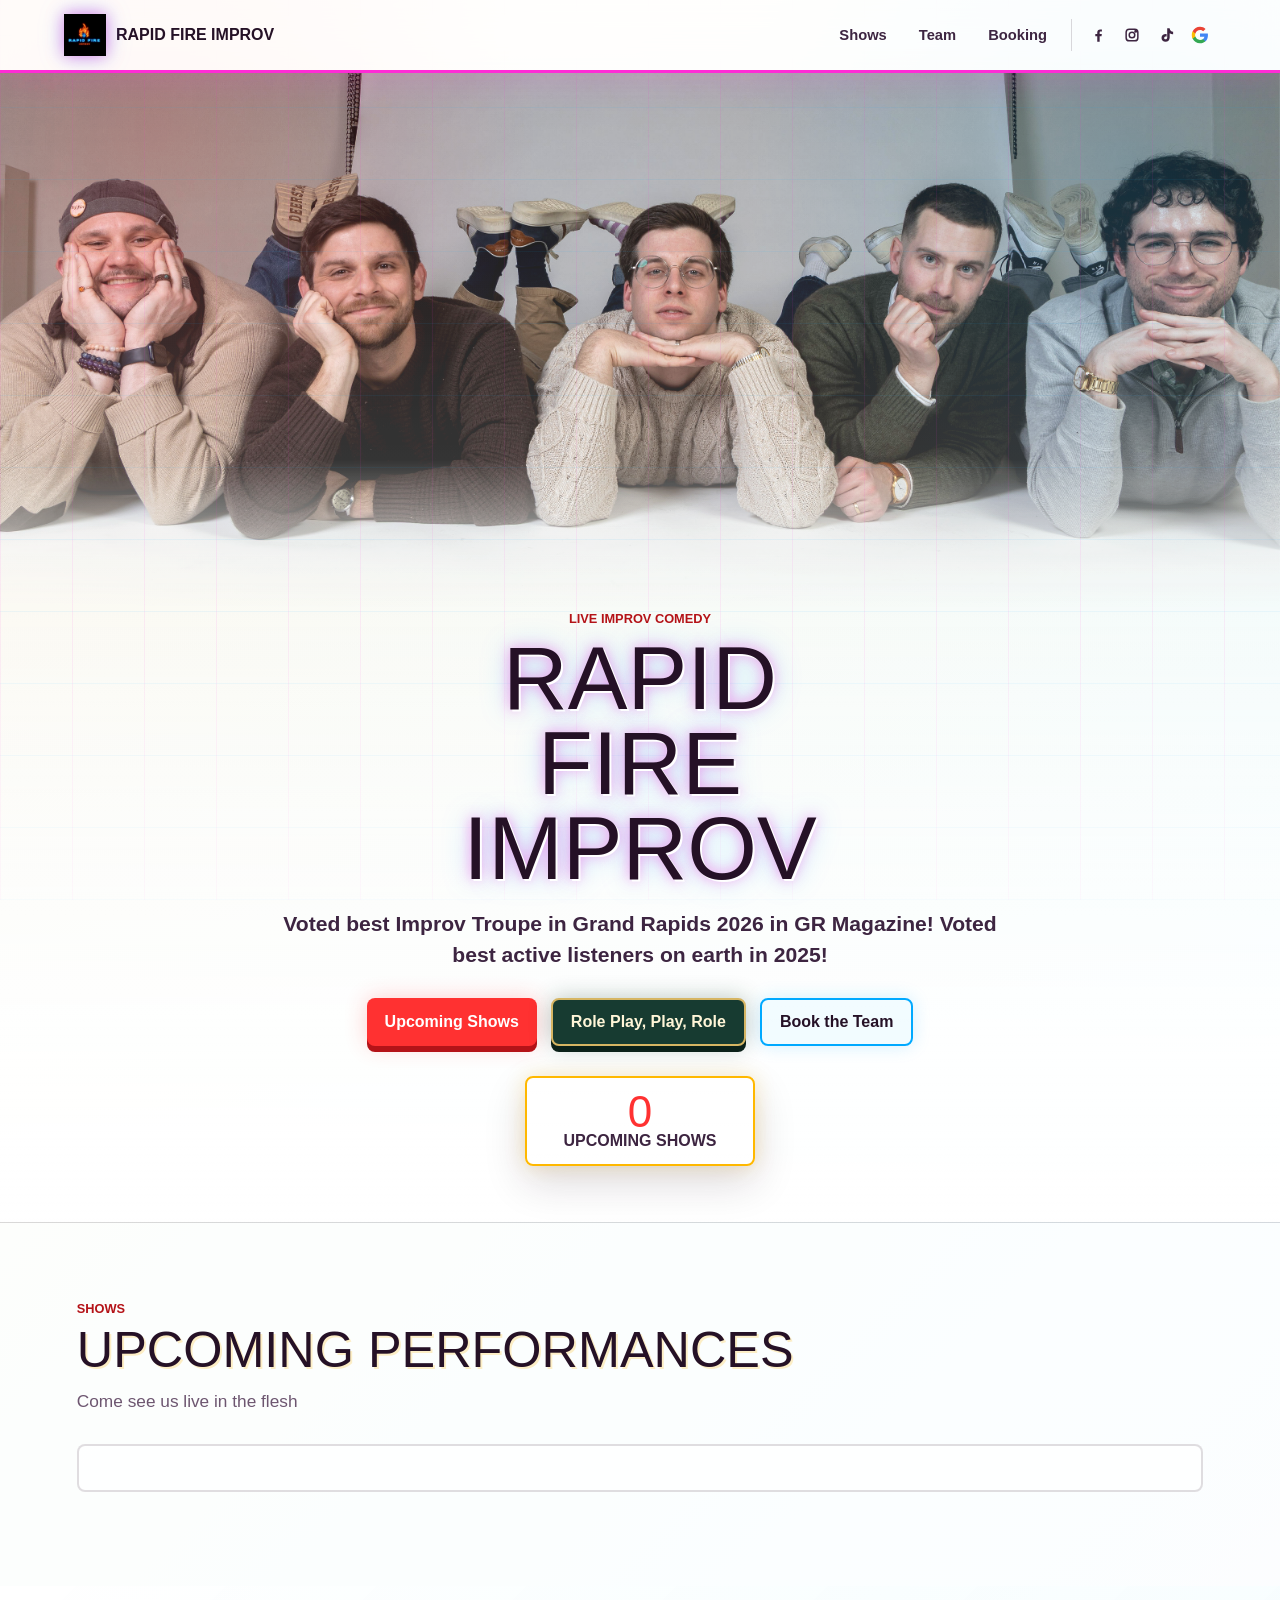
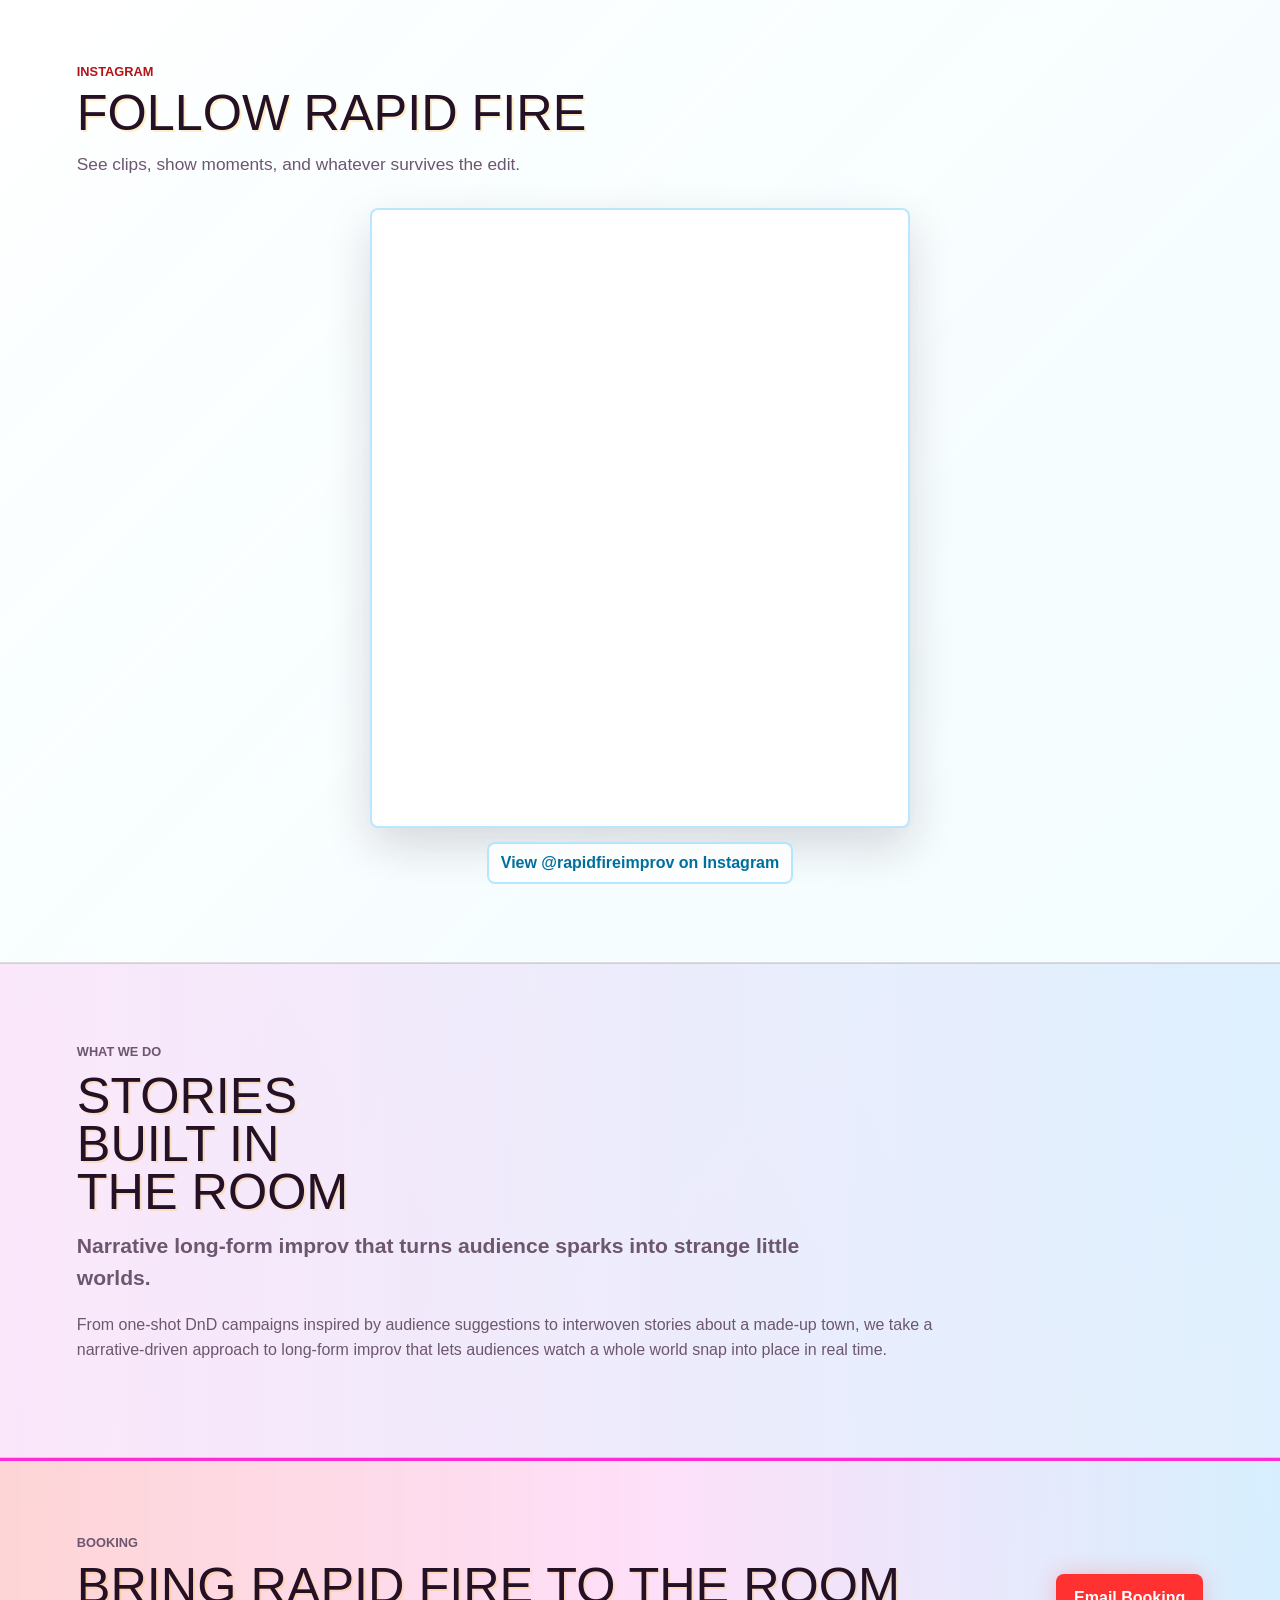
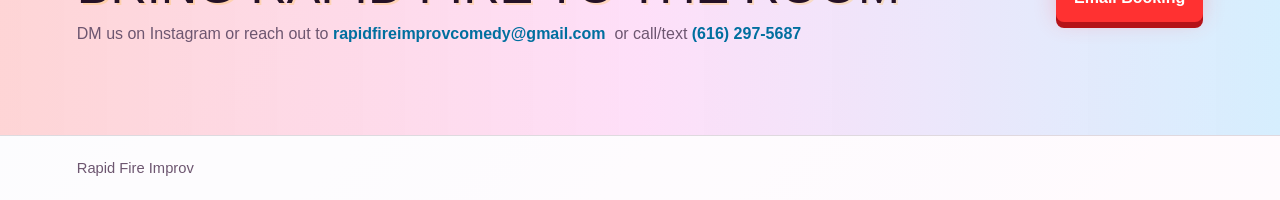
==== commit fc68ebee: "Add Role Play Play Role product page" ====
--- a/docs/index.html
+++ b/docs/index.html
@@ -132,6 +132,9 @@
             <a class="button button-primary" href="#shows" data-content="hero.primary_button">
               Upcoming Shows
             </a>
+            <a class="button button-role-play" href="role-play.html">
+              Role Play, Play, Role
+            </a>
             <a class="button button-secondary" href="#booking" data-content="hero.secondary_button">
               Book the Team
             </a>
--- a/docs/styles.css
+++ b/docs/styles.css
@@ -361,6 +361,26 @@
   box-shadow: 0 0 18px rgba(0, 169, 255, 0.18);
 }
 
+.button-role-play {
+  border: 2px solid #d6b563;
+  background: #173b31;
+  color: #fff6d8;
+  box-shadow: 0 6px 0 #0b211a, 0 0 22px rgba(22, 61, 48, 0.3);
+}
+
+.button-role-play:hover,
+.button-role-play:focus-visible {
+  border-color: #fff0b0;
+  box-shadow: 0 8px 0 #0b211a, 0 0 30px rgba(214, 181, 99, 0.4);
+}
+
+.button-role-play-light {
+  border: 2px solid #f6df9b;
+  background: #f3e5bf;
+  color: #1a2922;
+  box-shadow: 0 6px 0 #bf9840;
+}
+
 .button.is-disabled {
   pointer-events: none;
   opacity: 0.48;
@@ -904,6 +924,241 @@
   text-decoration: none;
 }
 
+/* Role Play, Play, Role has its own tabletop palette while sharing the site's structure. */
+.role-play-page,
+.role-play-admin-page {
+  --role-ink: #18271f;
+  --role-ink-soft: #335144;
+  --role-parchment: #f3e5bf;
+  --role-gold: #d6b563;
+  --role-red: #8d3028;
+  background: #ece0bc;
+  color: var(--role-ink);
+  font-family: Georgia, "Times New Roman", serif;
+}
+
+.role-play-page::after,
+.role-play-admin-page::after {
+  background:
+    linear-gradient(rgba(24, 39, 31, 0.045) 1px, transparent 1px),
+    linear-gradient(90deg, rgba(24, 39, 31, 0.045) 1px, transparent 1px),
+    rgba(243, 229, 191, 0.24);
+  background-size: 34px 34px;
+}
+
+.role-play-header {
+  border-bottom-color: var(--role-gold);
+  background: rgba(24, 39, 31, 0.94);
+  box-shadow: 0 10px 32px rgba(12, 29, 22, 0.3);
+}
+
+.role-play-header .brand,
+.role-play-header .site-nav a { color: #fff4ce; }
+
+.role-play-header .site-nav a:hover,
+.role-play-header .site-nav a:focus-visible,
+.role-play-header .site-nav a[aria-current="page"] {
+  border-color: var(--role-gold);
+  background: rgba(246, 223, 155, 0.12);
+  color: #fffdf2;
+}
+
+.role-play-header .brand img { filter: drop-shadow(0 0 8px rgba(214, 181, 99, 0.66)); }
+
+.role-play-hero {
+  min-height: min(780px, calc(100svh - 72px));
+  display: grid;
+  align-items: end;
+  padding: clamp(40px, 7vw, 92px) clamp(20px, 6%, 86px);
+  background:
+    linear-gradient(90deg, rgba(8, 20, 14, 0.86) 0%, rgba(8, 20, 14, 0.55) 52%, rgba(8, 20, 14, 0.14) 100%),
+    url("assets/role-play-play-role-hero.png") center / cover no-repeat;
+}
+
+.role-play-hero-inner { max-width: 700px; padding: clamp(24px, 5vw, 58px) 0; }
+
+.role-play-kicker {
+  margin: 0 0 12px;
+  color: var(--role-gold);
+  font-family: "Trebuchet MS", Arial, sans-serif;
+  font-size: 0.82rem;
+  font-weight: 900;
+  letter-spacing: 0;
+  text-transform: uppercase;
+}
+
+.role-play-hero h1,
+.role-play-admin-hero h1 {
+  max-width: 8ch;
+  margin: 0 0 20px;
+  color: #fff8e3;
+  font-family: Georgia, "Times New Roman", serif;
+  font-size: clamp(4rem, 10vw, 7.8rem);
+  font-weight: 800;
+  line-height: 0.82;
+  letter-spacing: 0;
+  text-shadow: 3px 3px 0 rgba(0, 0, 0, 0.34);
+  text-transform: none;
+}
+
+.role-play-tagline {
+  max-width: 36rem;
+  margin: 0 0 28px;
+  color: #f5e7bb;
+  font-size: clamp(1.1rem, 2.1vw, 1.5rem);
+  font-weight: 700;
+  line-height: 1.4;
+}
+
+.role-play-description,
+.role-play-booking {
+  display: grid;
+  grid-template-columns: minmax(0, 0.9fr) minmax(0, 1.1fr);
+  gap: clamp(28px, 7vw, 104px);
+  padding: clamp(64px, 9vw, 116px) clamp(20px, 10%, 140px);
+}
+
+.role-play-description {
+  border-block: 8px solid var(--role-ink);
+  background: var(--role-parchment);
+}
+
+.role-play-description h2,
+.role-play-schedule h2,
+.role-play-booking h2,
+.role-play-admin-editor h2 {
+  margin: 0;
+  color: var(--role-ink);
+  font-family: Georgia, "Times New Roman", serif;
+  font-size: clamp(2.3rem, 4.4vw, 4rem);
+  font-weight: 800;
+  line-height: 0.98;
+  letter-spacing: 0;
+  text-transform: none;
+  text-shadow: none;
+}
+
+.role-play-copy {
+  max-width: 650px;
+  color: var(--role-ink-soft);
+  font-size: 1.22rem;
+  line-height: 1.66;
+}
+
+.role-play-copy p:last-child { margin-bottom: 0; }
+
+.role-play-schedule {
+  padding: clamp(64px, 9vw, 116px) clamp(20px, 6%, 86px);
+  background: #183c31;
+}
+
+.role-play-schedule .section-head { max-width: 690px; }
+.role-play-schedule .role-play-kicker { color: #e4c974; }
+.role-play-schedule h2 { color: #fff4cf; }
+.role-play-schedule .section-head p:not(.role-play-kicker) { color: #d7e0c3; }
+
+.role-play-shows-grid {
+  display: grid;
+  grid-template-columns: repeat(2, minmax(0, 1fr));
+  gap: 18px;
+}
+
+.role-play-show-card,
+.role-play-empty {
+  display: grid;
+  grid-template-columns: 92px minmax(0, 1fr);
+  gap: 18px;
+  border: 2px solid rgba(235, 210, 133, 0.8);
+  border-radius: 8px;
+  padding: 18px;
+  background: #f7eed2;
+  box-shadow: 6px 6px 0 rgba(8, 23, 16, 0.34);
+}
+
+.role-play-show-card.featured {
+  border-color: #fff2b0;
+  background: #fff7dd;
+  box-shadow: 7px 7px 0 rgba(141, 48, 40, 0.42);
+}
+
+.role-play-date {
+  height: 92px;
+  display: grid;
+  place-content: center;
+  border: 2px solid var(--role-red);
+  border-radius: 50%;
+  background: var(--role-red);
+  color: #fff6dc;
+  text-align: center;
+}
+
+.role-play-date span,
+.role-play-show-time {
+  color: var(--role-red);
+  font-family: "Trebuchet MS", Arial, sans-serif;
+  font-size: 0.8rem;
+  font-weight: 900;
+  text-transform: uppercase;
+}
+
+.role-play-date span { color: #f8d77f; }
+.role-play-date strong { font-size: 1.4rem; }
+.role-play-show-time { margin-bottom: 8px; }
+.role-play-show-card h3 { color: var(--role-ink); font-size: 1.4rem; }
+.role-play-show-venue,
+.role-play-show-description { color: var(--role-ink-soft); line-height: 1.48; }
+.role-play-show-link { color: var(--role-red); font-family: "Trebuchet MS", Arial, sans-serif; font-weight: 900; text-decoration: none; }
+.role-play-show-link:hover,
+.role-play-show-link:focus-visible { color: var(--role-ink); outline: none; }
+
+.role-play-empty { grid-column: 1 / -1; display: block; color: var(--role-ink); }
+
+.role-play-booking { align-items: center; background: #8d3028; color: #fff4d4; }
+.role-play-booking h2 { color: #fff7dc; }
+.role-play-booking .role-play-kicker { color: #f2d47f; }
+.role-play-booking p { max-width: 610px; margin: 16px 0 0; color: #ffeac0; font-size: 1.1rem; line-height: 1.6; }
+.role-play-contact-link { color: #fffdf4; font-weight: 900; overflow-wrap: anywhere; }
+.role-play-booking #role-play-phone-intro { margin-left: 0.28rem; }
+
+.role-play-footer {
+  position: relative;
+  z-index: 1;
+  display: flex;
+  justify-content: space-between;
+  gap: 16px;
+  padding: 24px clamp(20px, 6%, 86px);
+  background: #18271f;
+  color: #dce3ca;
+  font-family: "Trebuchet MS", Arial, sans-serif;
+  font-size: 0.9rem;
+}
+
+.role-play-footer a { color: #f4d97f; font-weight: 900; text-decoration: none; }
+
+.role-play-admin-hero { padding: 92px clamp(20px, 6%, 86px) 72px; background: #183c31; }
+.role-play-admin-hero h1 { font-size: clamp(3.2rem, 7vw, 5.8rem); }
+.role-play-admin-hero > p:not(.role-play-kicker) { max-width: 650px; color: #d7e0c3; font-size: 1.15rem; line-height: 1.6; }
+.role-play-admin-editor { background: #f3e5bf; }
+.role-play-admin-panel { border-color: rgba(141, 48, 40, 0.46); }
+.role-play-admin-form { border-color: rgba(24, 60, 49, 0.46); }
+.role-play-publish-panel { border-color: rgba(141, 48, 40, 0.46); }
+
+@media (max-width: 980px) {
+  .role-play-description,
+  .role-play-booking { grid-template-columns: 1fr; }
+  .role-play-shows-grid { grid-template-columns: 1fr; }
+}
+
+@media (max-width: 680px) {
+  .role-play-header { position: relative; }
+  .role-play-hero { min-height: 600px; background-position: 62% center; }
+  .role-play-description,
+  .role-play-booking { padding: 58px 20px; }
+  .role-play-show-card { grid-template-columns: 74px minmax(0, 1fr); gap: 14px; }
+  .role-play-date { width: 74px; height: 74px; }
+  .role-play-footer { align-items: flex-start; flex-direction: column; }
+}
+
 @media (max-width: 980px) {
   .booking,
   .admin-hero {
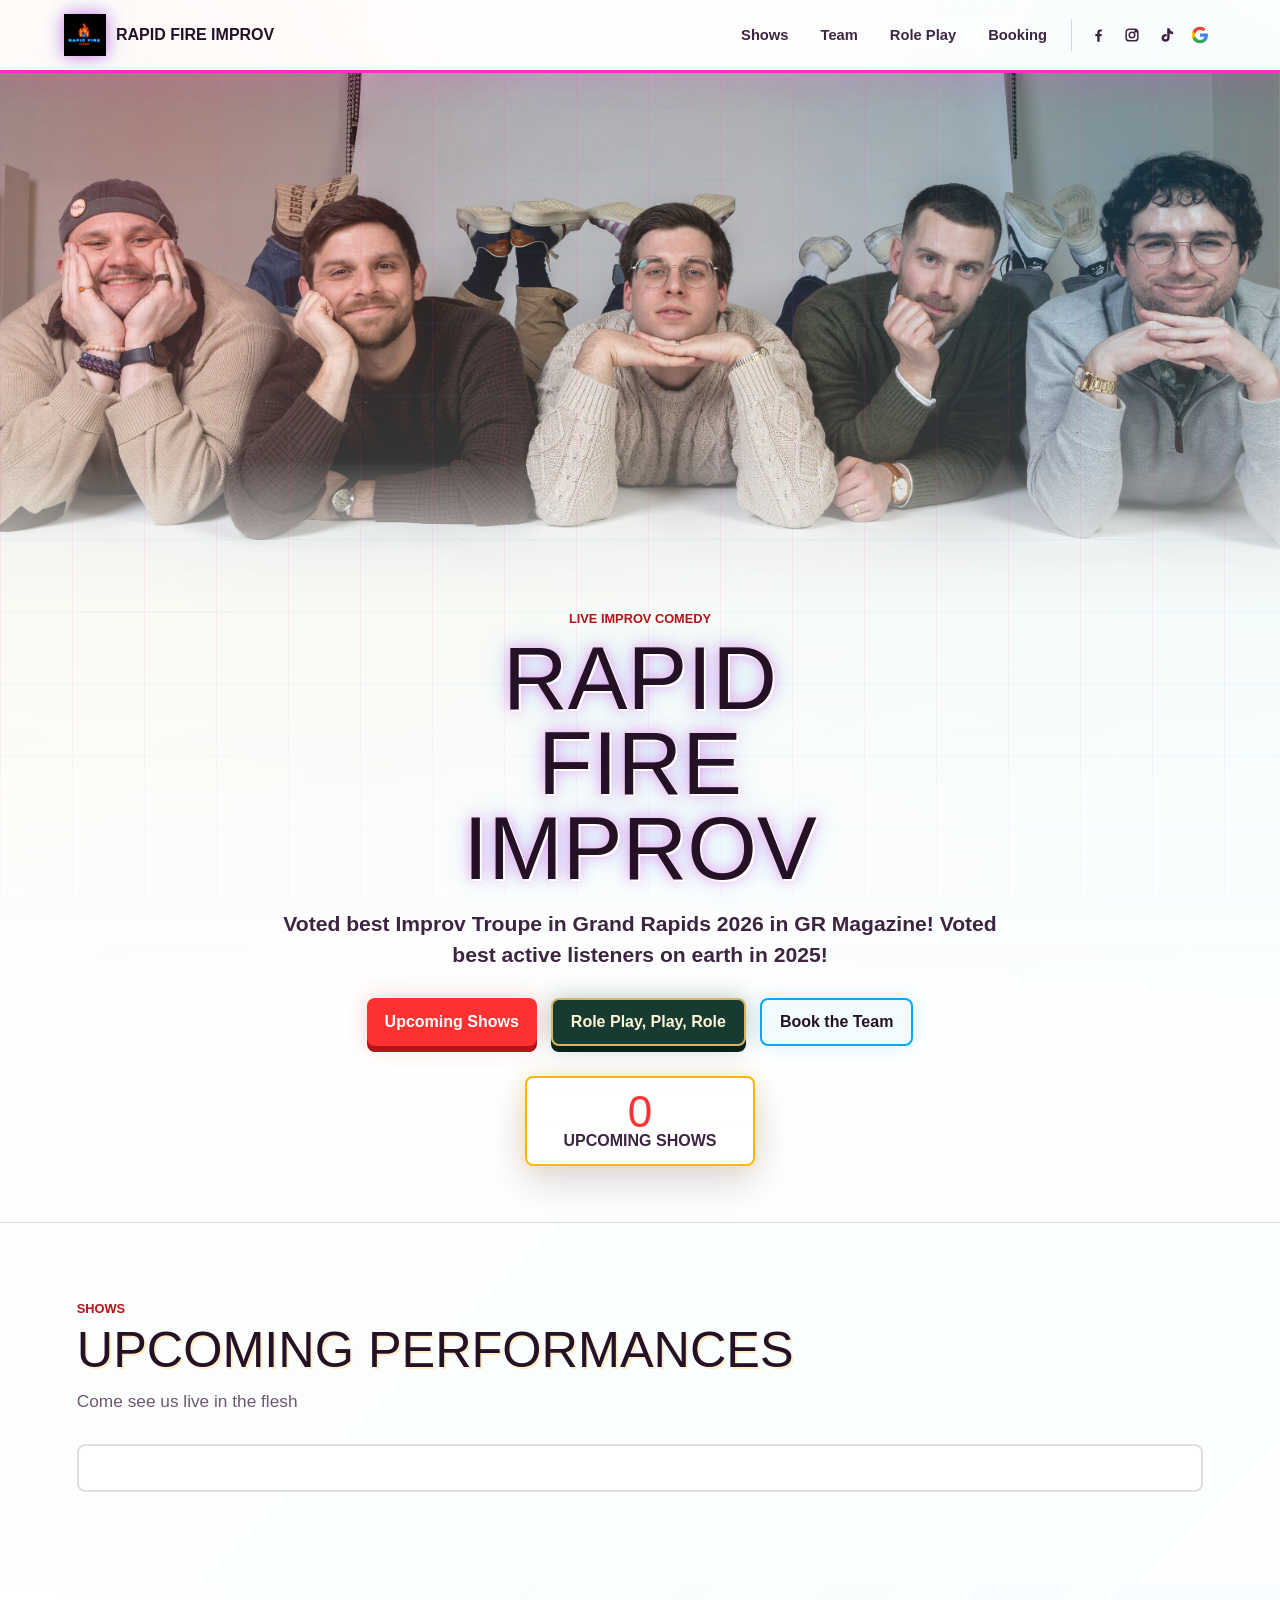
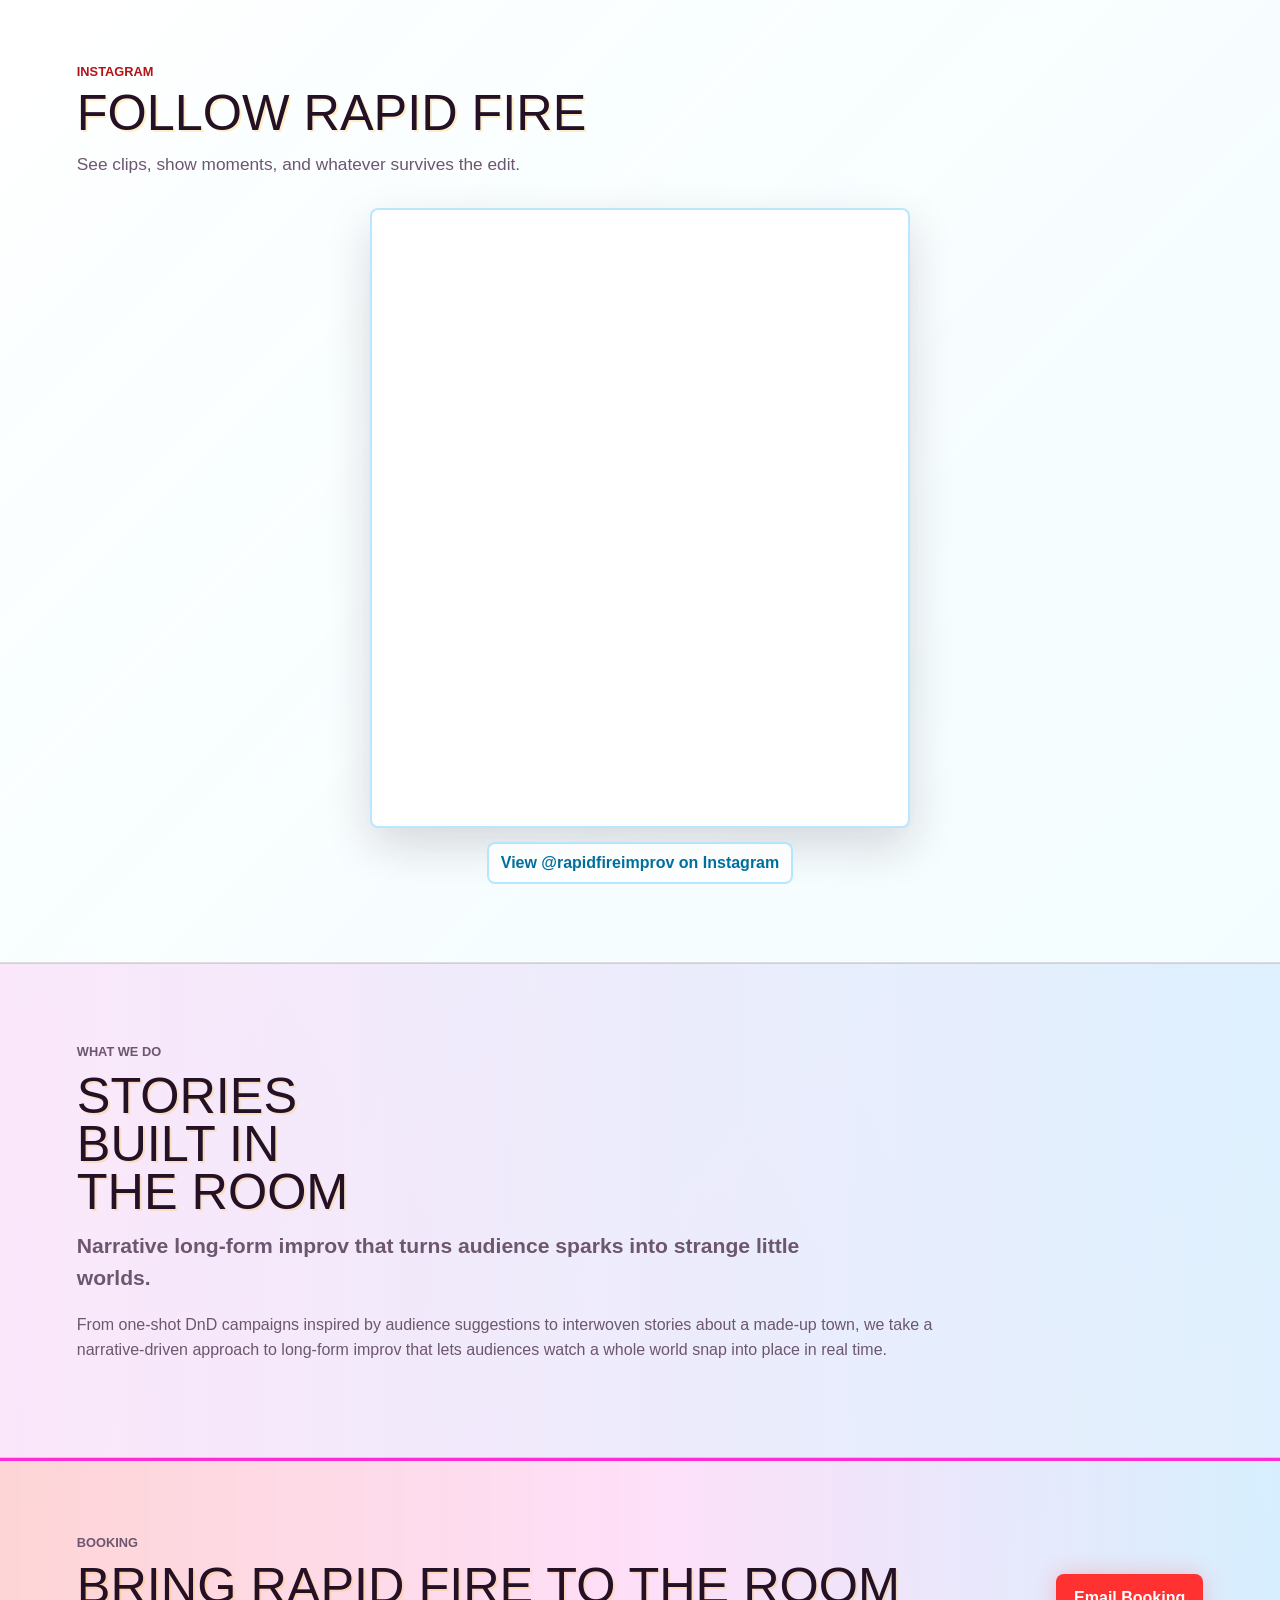
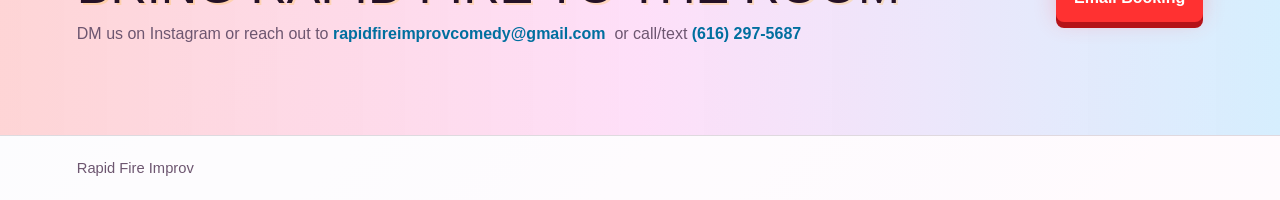
==== commit 105054e5: "Add Role Play link to main navigation" ====
--- a/docs/index.html
+++ b/docs/index.html
@@ -37,6 +37,7 @@
         <nav class="site-nav" aria-label="Main navigation">
           <a href="#shows" data-content="nav.shows">Shows</a>
           <a href="#team" data-content="nav.team">Team</a>
+          <a href="role-play.html">Role Play</a>
           <a href="#booking" data-content="nav.booking">Booking</a>
         </nav>
         <div class="social-links" aria-label="Social links">
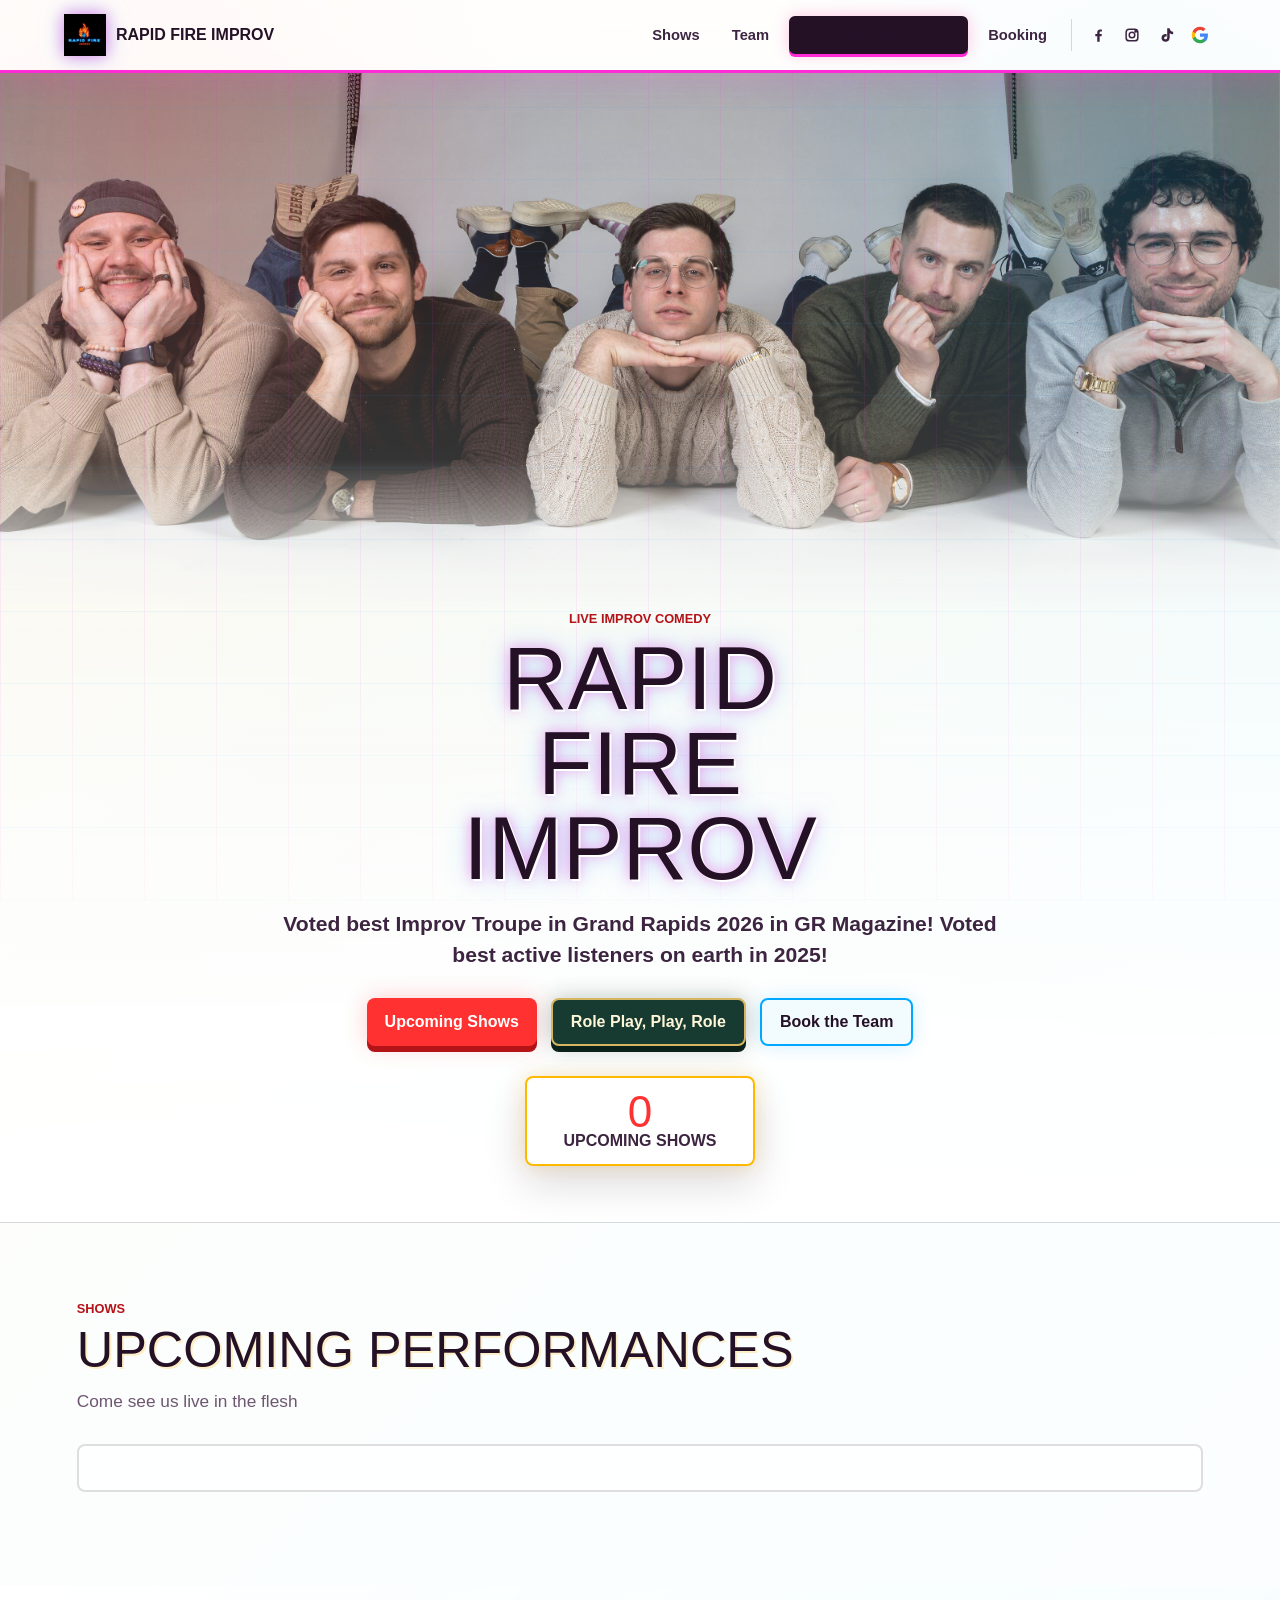
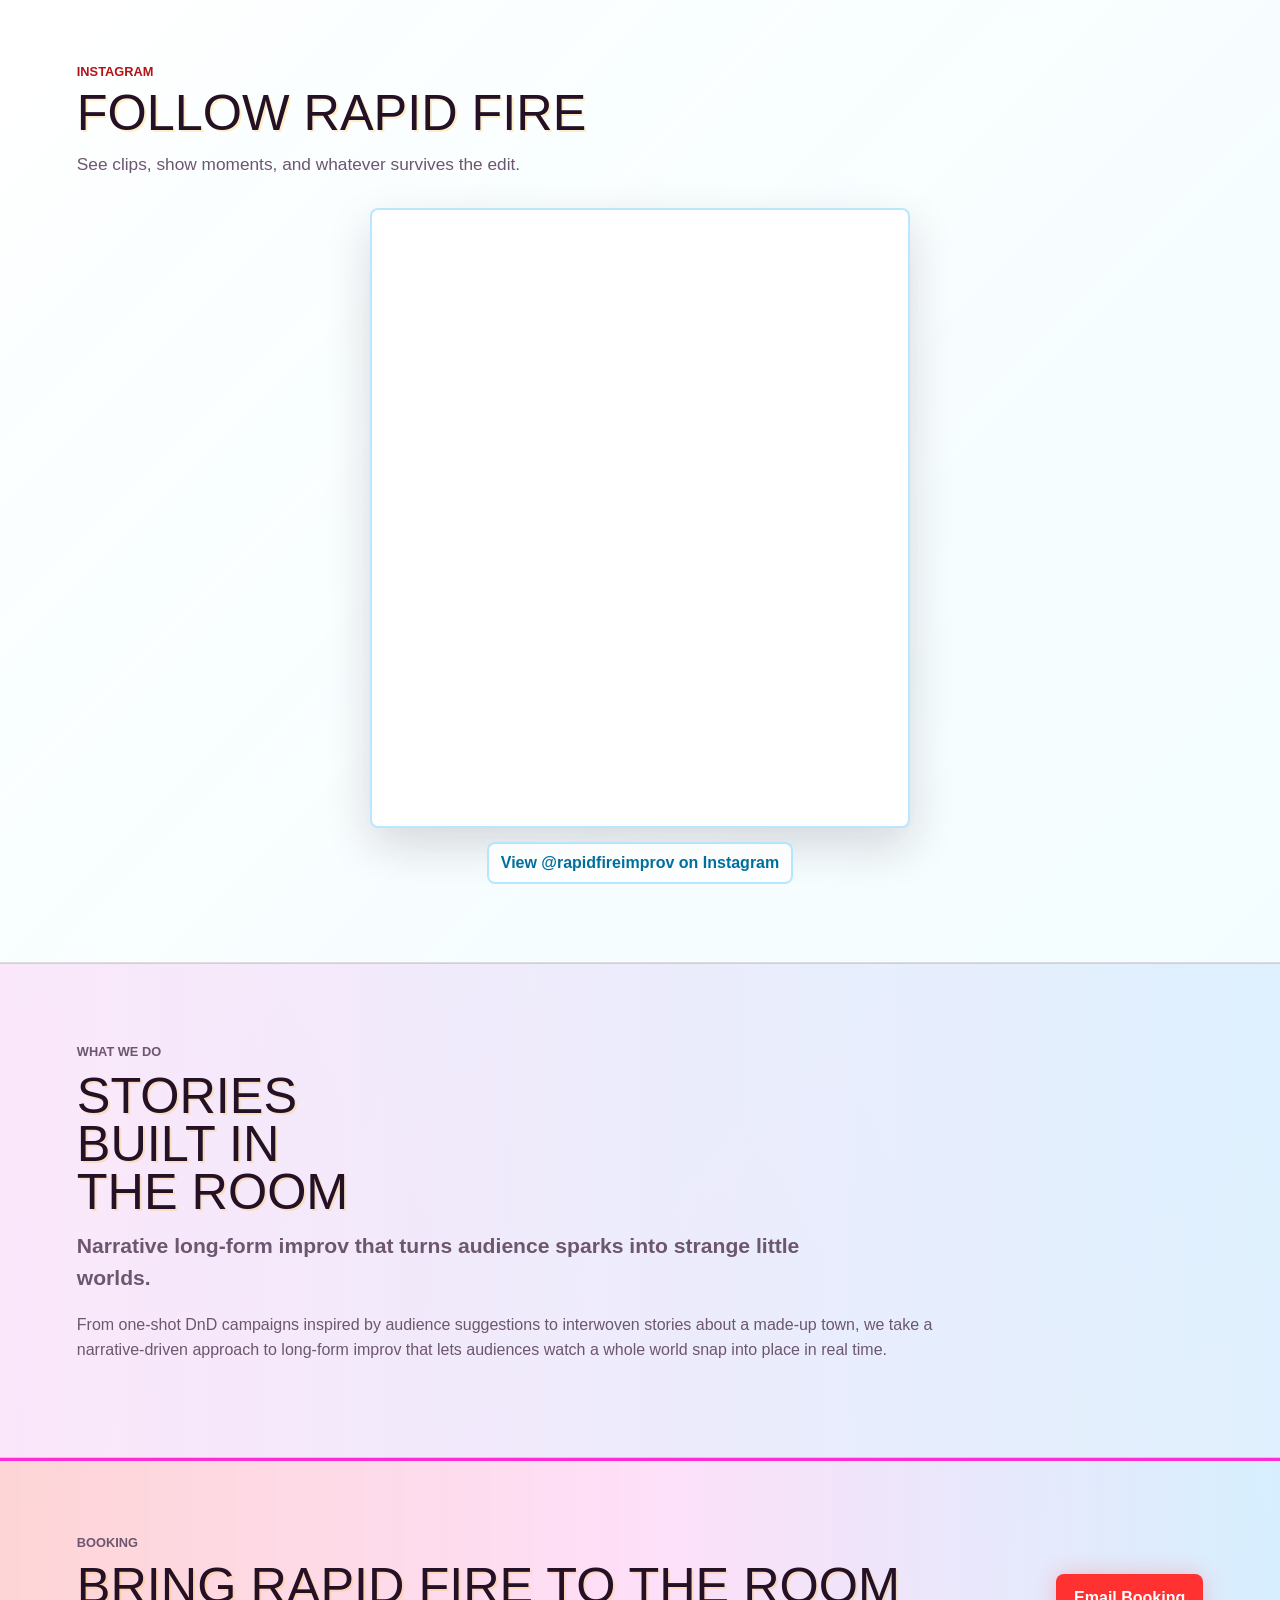
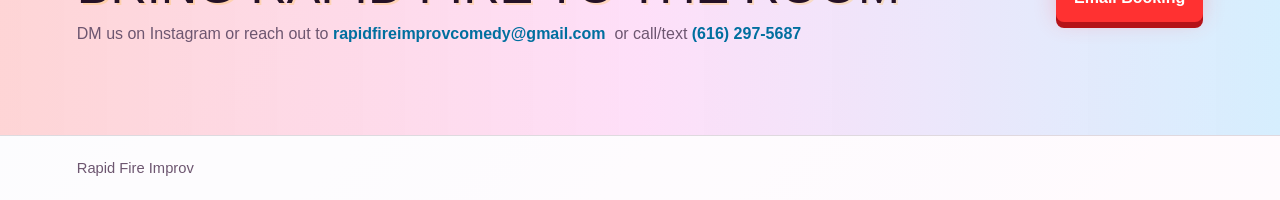
==== commit cd24b0c2: "Feature Role Play navigation link" ====
--- a/docs/index.html
+++ b/docs/index.html
@@ -37,7 +37,7 @@
         <nav class="site-nav" aria-label="Main navigation">
           <a href="#shows" data-content="nav.shows">Shows</a>
           <a href="#team" data-content="nav.team">Team</a>
-          <a href="role-play.html">Role Play</a>
+          <a class="site-nav-featured-link" href="role-play.html">Role Play, Play, Role</a>
           <a href="#booking" data-content="nav.booking">Booking</a>
         </nav>
         <div class="social-links" aria-label="Social links">
--- a/docs/styles.css
+++ b/docs/styles.css
@@ -172,6 +172,14 @@
   font-weight: 900;
 }
 
+.site-nav .site-nav-featured-link {
+  border-color: var(--ink);
+  background: var(--ink);
+  box-shadow: 0 3px 0 var(--pink), 0 0 16px rgba(255, 46, 150, 0.28);
+  color: var(--white);
+  font-size: 1rem;
+}
+
 .site-nav a:hover,
 .site-nav a:focus-visible,
 .site-nav a[aria-current="page"] {
@@ -179,6 +187,14 @@
   background: rgba(0, 169, 255, 0.1);
   color: var(--ink);
   outline: none;
+}
+
+.site-nav .site-nav-featured-link:hover,
+.site-nav .site-nav-featured-link:focus-visible {
+  border-color: var(--pink);
+  background: var(--ink);
+  box-shadow: 0 4px 0 var(--pink), 0 0 22px rgba(255, 46, 150, 0.48);
+  color: var(--white);
 }
 
 .social-links {
@@ -1216,6 +1232,10 @@
     padding: 7px 8px;
   }
 
+  .site-nav .site-nav-featured-link {
+    font-size: 0.9rem;
+  }
+
   .social-links {
     flex: 0 0 auto;
   }
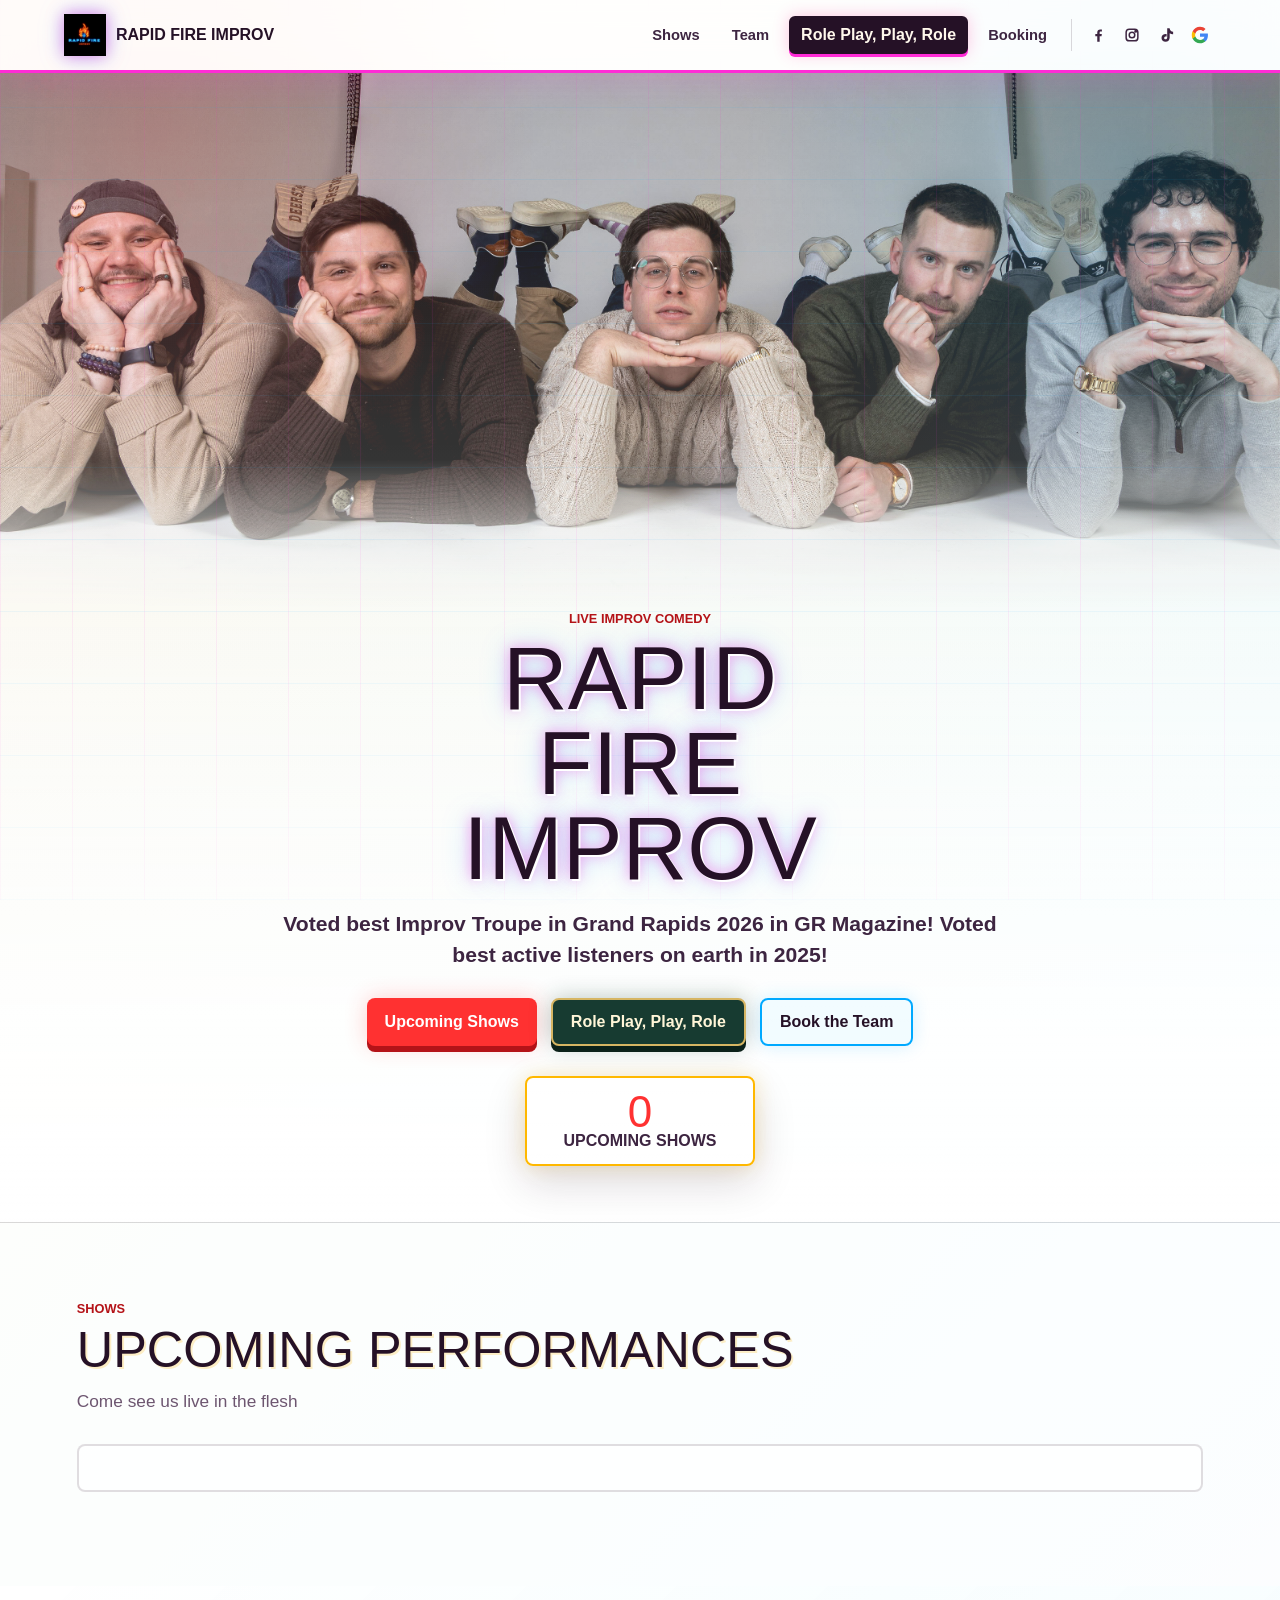
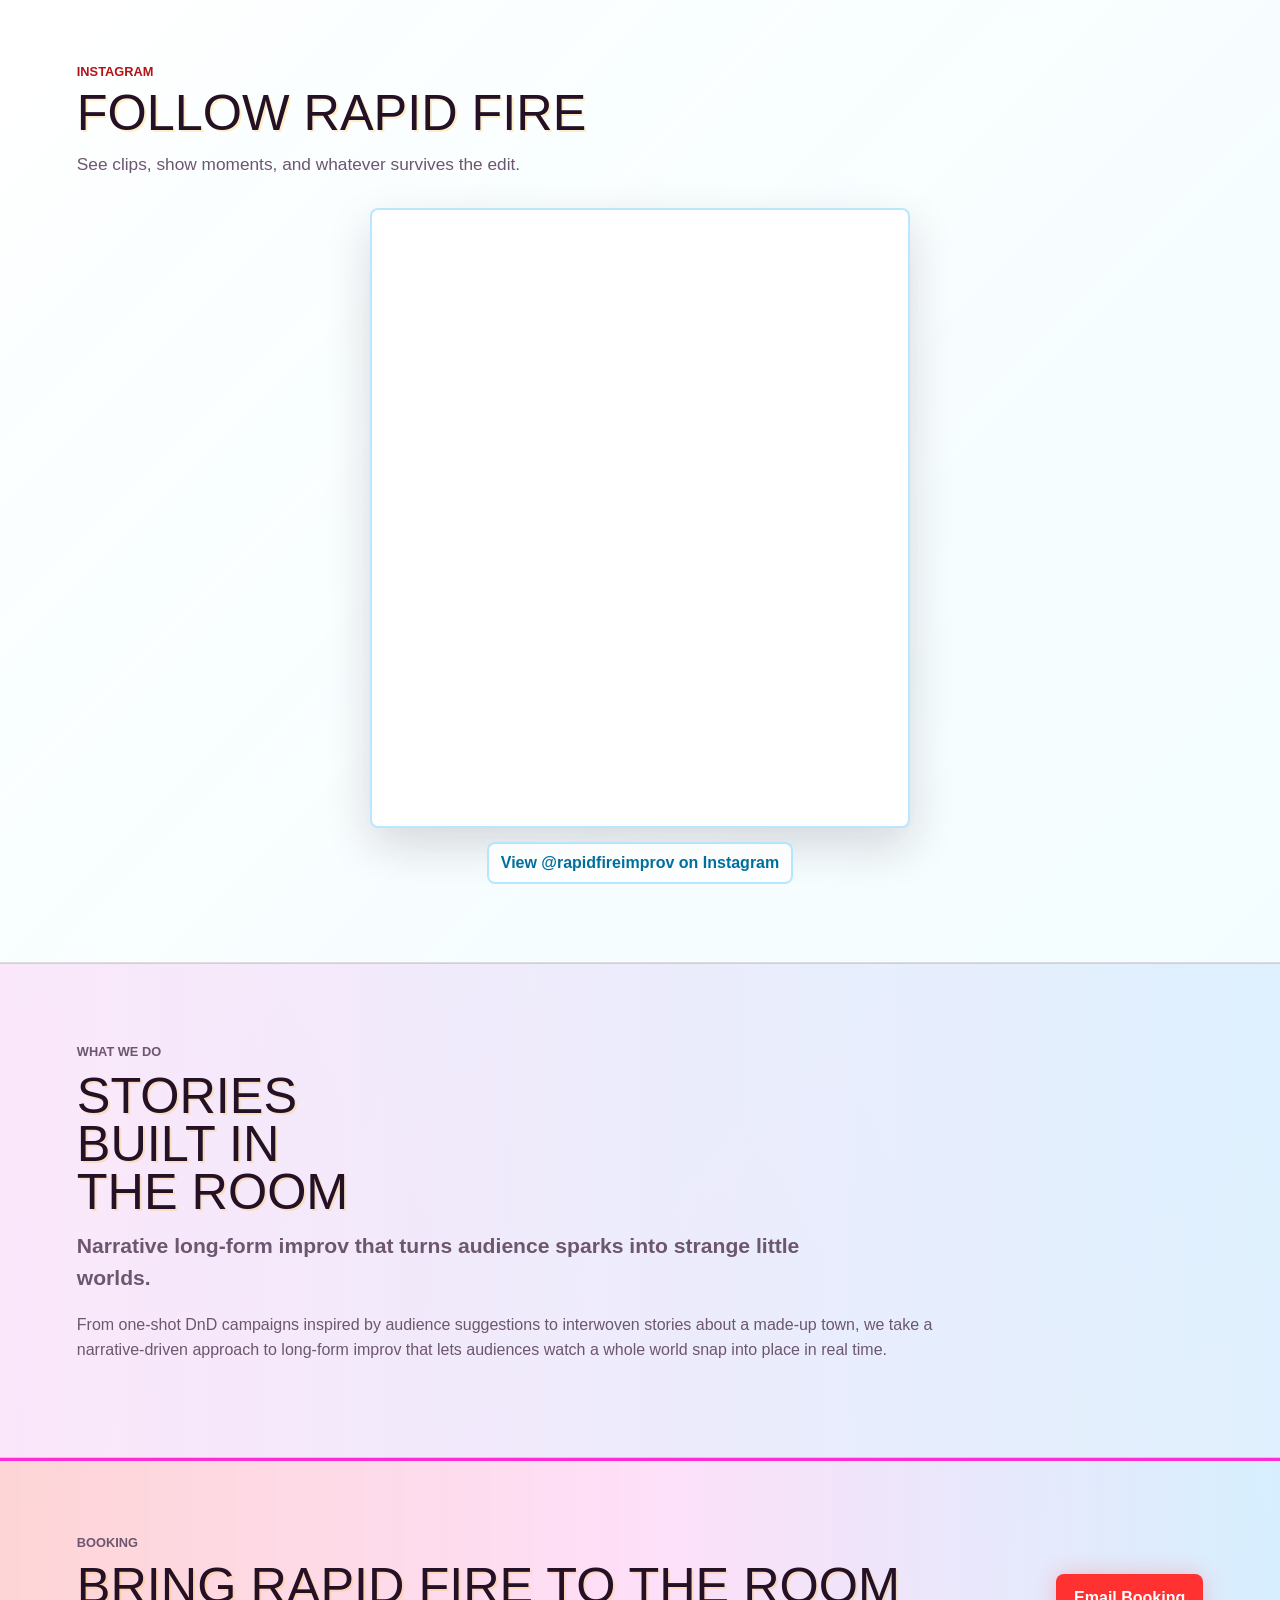
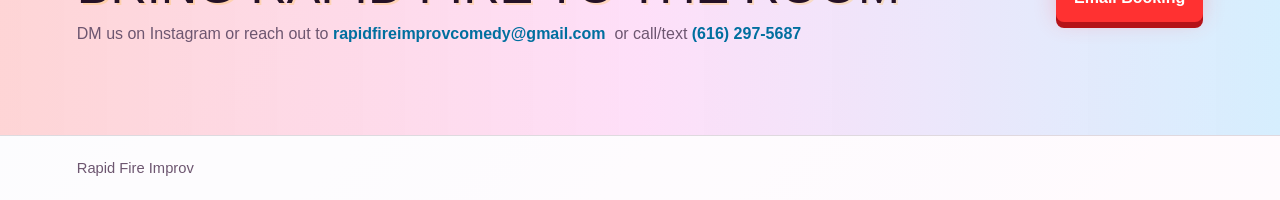
==== commit 38493a2f: "Use clean Role Play page URL" ====
--- a/docs/index.html
+++ b/docs/index.html
@@ -37,7 +37,7 @@
         <nav class="site-nav" aria-label="Main navigation">
           <a href="#shows" data-content="nav.shows">Shows</a>
           <a href="#team" data-content="nav.team">Team</a>
-          <a class="site-nav-featured-link" href="role-play.html">Role Play, Play, Role</a>
+          <a class="site-nav-featured-link" href="role-play/">Role Play, Play, Role</a>
           <a href="#booking" data-content="nav.booking">Booking</a>
         </nav>
         <div class="social-links" aria-label="Social links">
@@ -133,7 +133,7 @@
             <a class="button button-primary" href="#shows" data-content="hero.primary_button">
               Upcoming Shows
             </a>
-            <a class="button button-role-play" href="role-play.html">
+            <a class="button button-role-play" href="role-play/">
               Role Play, Play, Role
             </a>
             <a class="button button-secondary" href="#booking" data-content="hero.secondary_button">
--- a/docs/styles.css
+++ b/docs/styles.css
@@ -176,7 +176,7 @@
   border-color: var(--ink);
   background: var(--ink);
   box-shadow: 0 3px 0 var(--pink), 0 0 16px rgba(255, 46, 150, 0.28);
-  color: var(--white);
+  color: #fff8ec;
   font-size: 1rem;
 }
 
@@ -194,7 +194,7 @@
   border-color: var(--pink);
   background: var(--ink);
   box-shadow: 0 4px 0 var(--pink), 0 0 22px rgba(255, 46, 150, 0.48);
-  color: var(--white);
+  color: #fff8ec;
 }
 
 .social-links {
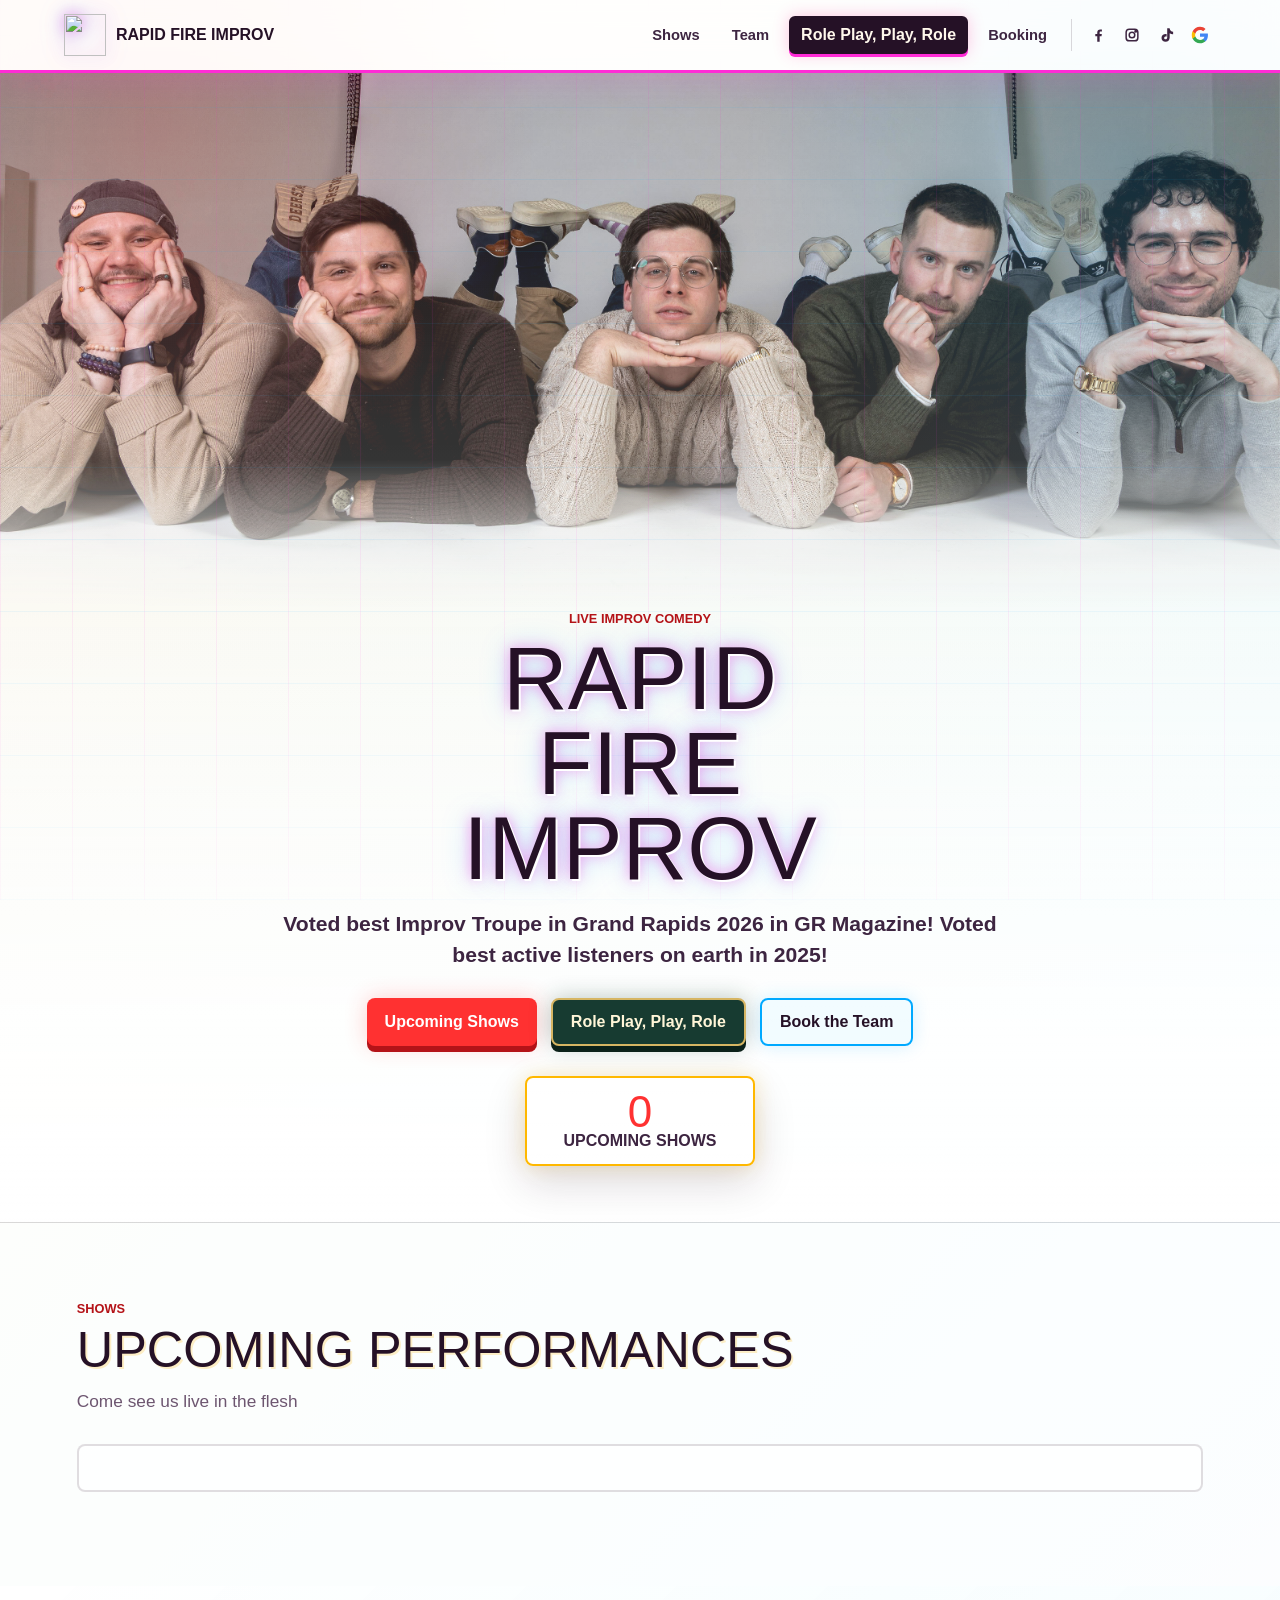
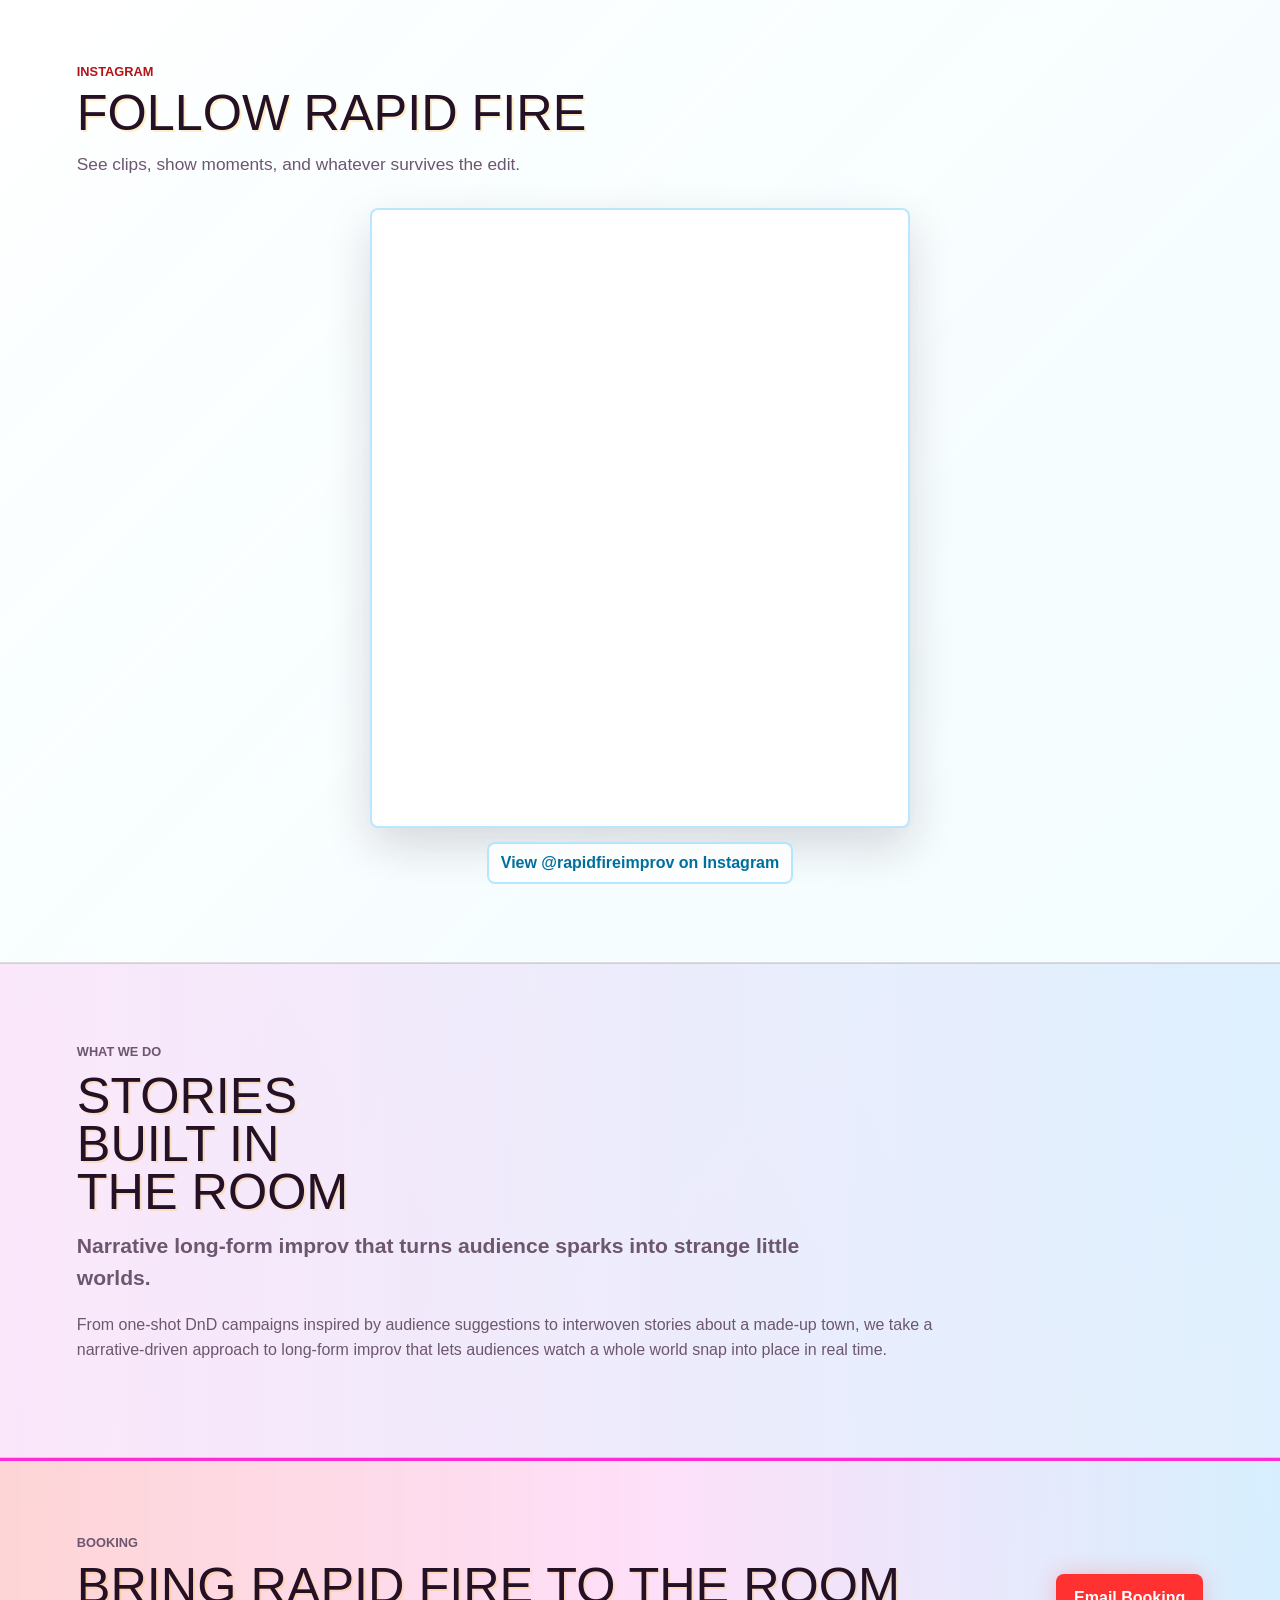
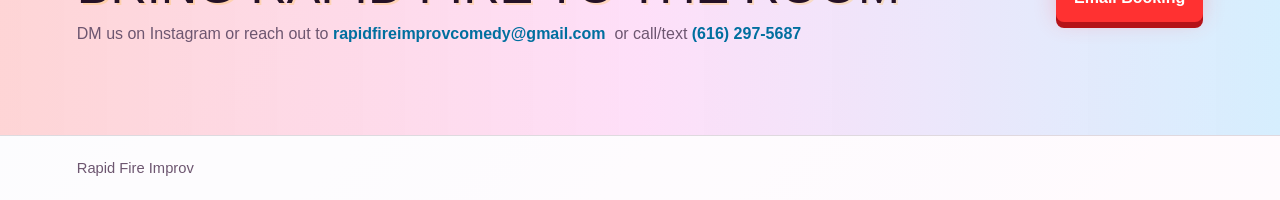
==== commit d244d4e2: "Fix shared logo path on Role Play route" ====
--- a/docs/index.html
+++ b/docs/index.html
@@ -16,8 +16,8 @@
       content="Upcoming shows, booking, and team updates for Rapid Fire Improv."
     >
     <meta property="og:type" content="website">
-    <link rel="stylesheet" href="styles.css">
-    <script defer src="config.js"></script>
+    <link rel="stylesheet" href="styles.css?v=20261029-role-play-nav">
+    <script defer src="config.js?v=20261029-logo-path"></script>
     <script defer src="site.js"></script>
   </head>
   <body class="home-page">
@@ -37,7 +37,10 @@
         <nav class="site-nav" aria-label="Main navigation">
           <a href="#shows" data-content="nav.shows">Shows</a>
           <a href="#team" data-content="nav.team">Team</a>
-          <a class="site-nav-featured-link" href="role-play/">Role Play, Play, Role</a>
+          <a class="site-nav-featured-link" href="role-play/" aria-label="Role Play, Play, Role">
+            <span class="site-nav-featured-label-long">Role Play, Play, Role</span>
+            <span class="site-nav-featured-label-short">Role Play</span>
+          </a>
           <a href="#booking" data-content="nav.booking">Booking</a>
         </nav>
         <div class="social-links" aria-label="Social links">
--- a/docs/styles.css
+++ b/docs/styles.css
@@ -176,8 +176,12 @@
   border-color: var(--ink);
   background: var(--ink);
   box-shadow: 0 3px 0 var(--pink), 0 0 16px rgba(255, 46, 150, 0.28);
-  color: #fff8ec;
+  color: #fff8ec !important;
   font-size: 1rem;
+}
+
+.site-nav-featured-label-short {
+  display: none;
 }
 
 .site-nav a:hover,
@@ -194,7 +198,7 @@
   border-color: var(--pink);
   background: var(--ink);
   box-shadow: 0 4px 0 var(--pink), 0 0 22px rgba(255, 46, 150, 0.48);
-  color: #fff8ec;
+  color: #fff8ec !important;
 }
 
 .social-links {
@@ -1236,6 +1240,14 @@
     font-size: 0.9rem;
   }
 
+  .site-nav-featured-label-long {
+    display: none;
+  }
+
+  .site-nav-featured-label-short {
+    display: inline;
+  }
+
   .social-links {
     flex: 0 0 auto;
   }
